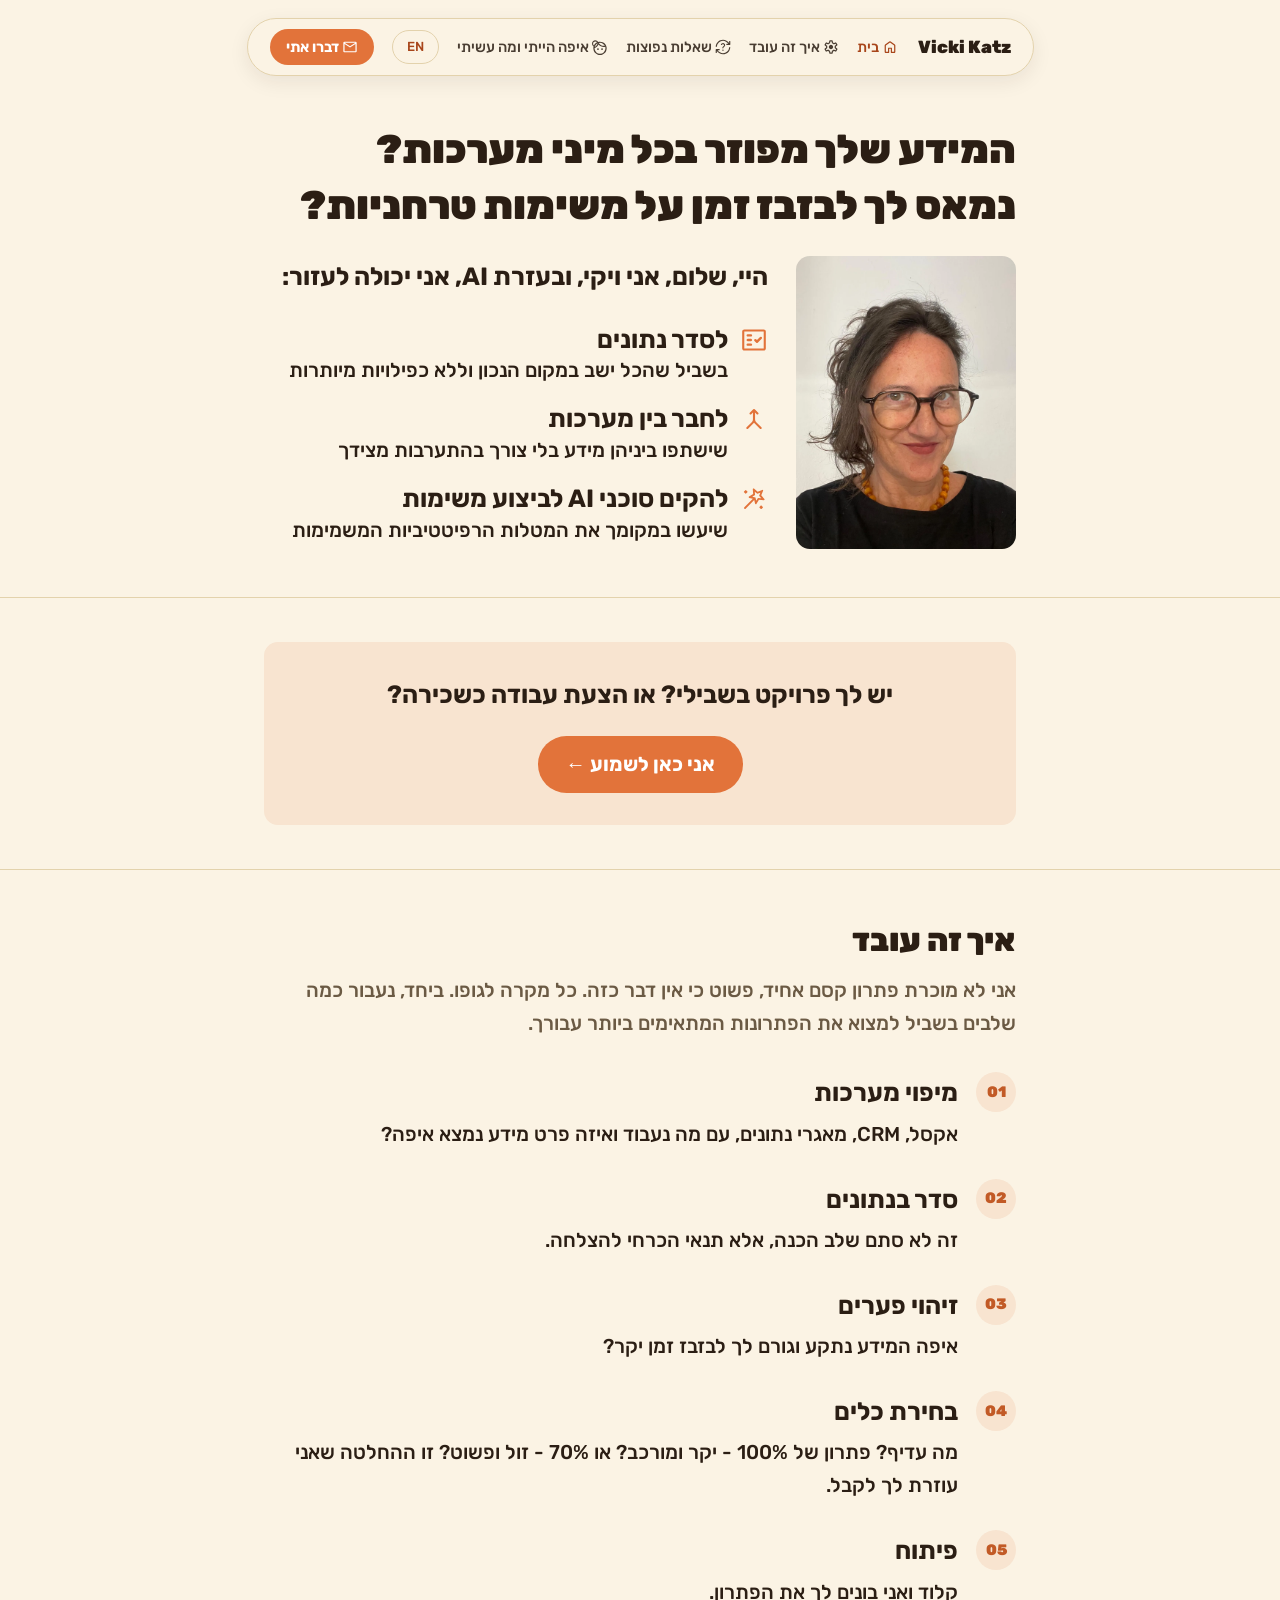
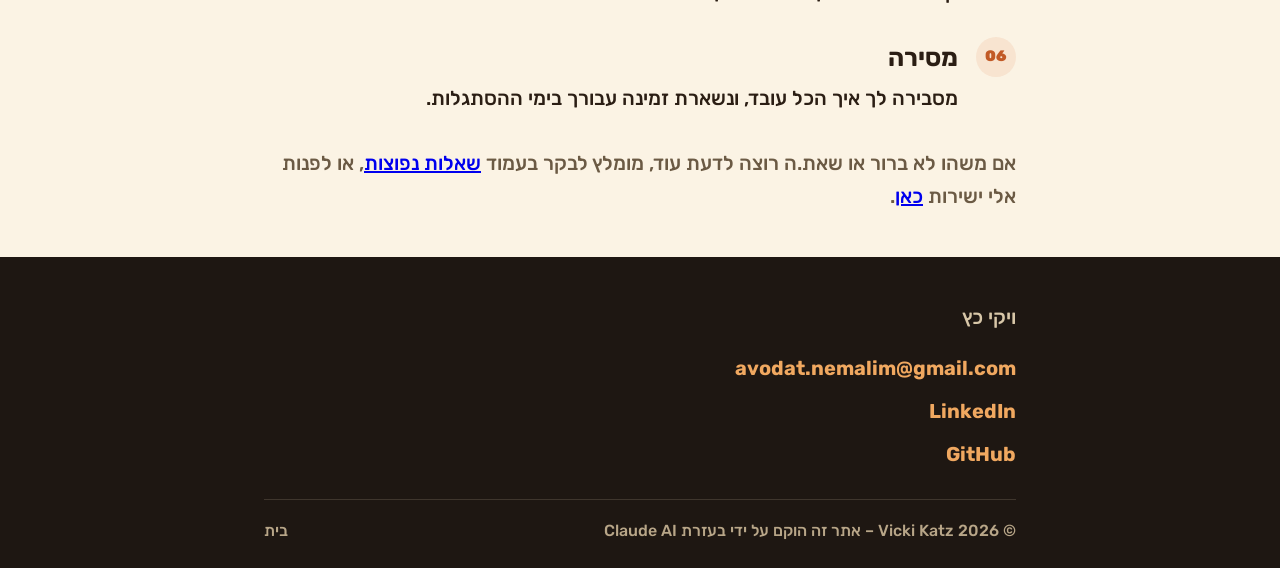
==== index.html @ 38c9c701 "Hide WhatsApp button until bot goes live" ====
<!DOCTYPE html>
<html lang="he" dir="rtl">
<head>
  <meta charset="UTF-8">
  <meta name="viewport" content="width=device-width, initial-scale=1.0">
  <title>Vicki Katz — מסדרת את הבלגן בין המערכות שלך</title>
  <meta name="description" content="ויקי כץ עוזרת לעסקים קטנים ולעצמאים לסדר מידע מפוזר בין מערכות, ולבנות סוכני AI לביצוע משימות ספציפיות.">
  <link rel="canonical" href="https://vickatz.com/">
  <link rel="alternate" hreflang="he" href="https://vickatz.com/">
  <link rel="alternate" hreflang="en" href="https://vickatz.com/en/index.html">
  <link rel="alternate" hreflang="x-default" href="https://vickatz.com/">
  <meta property="og:type" content="website">
  <meta property="og:locale" content="he_IL">
  <meta property="og:site_name" content="Vicki Katz">
  <meta property="og:url" content="https://vickatz.com/">
  <meta property="og:title" content="Vicki Katz — מסדרת את הבלגן בין המערכות שלך">
  <meta property="og:description" content="ויקי כץ עוזרת לעסקים קטנים ולעצמאים לסדר מידע מפוזר בין מערכות, ולבנות סוכני AI לביצוע משימות ספציפיות.">
  <meta property="og:image" content="https://vickatz.com/pics/new.jpeg">
  <meta name="twitter:card" content="summary_large_image">
  <link rel="preconnect" href="https://fonts.googleapis.com">
  <link rel="preconnect" href="https://fonts.gstatic.com" crossorigin>
  <link href="https://fonts.googleapis.com/css2?family=Rubik:wght@400;500;700;900&display=swap" rel="stylesheet">
  <link rel="stylesheet" href="css/style.css?v=18">
  <link rel="icon" type="image/svg+xml" href="favicon.svg">
  <script type="application/ld+json">
  {
    "@context": "https://schema.org",
    "@type": "Person",
    "name": "Vicki Katz",
    "alternateName": "ויקי כץ",
    "url": "https://vickatz.com/",
    "image": "https://vickatz.com/pics/new.jpeg",
    "email": "mailto:avodat.nemalim@gmail.com",
    "jobTitle": "AI Implementation & Systems Integration",
    "sameAs": [
      "https://www.linkedin.com/in/vickatz-avodat-nemalim/",
      "https://github.com/Barbalisious"
    ],
    "knowsAbout": ["AI agents", "Claude API", "Claude MCP", "system integration", "data organization", "automation"]
  }
  </script>
</head>
<body>

  <header class="site-header">
    <div class="container">
      <a class="brand" href="index.html">Vicki Katz</a>
      <nav class="main-nav">
        <a href="#hero" class="nav-link"><svg class="nav-icon" viewBox="0 -960 960 960" fill="currentColor" aria-hidden="true"><path d="M231.72-191.72h130.4v-211.61q0-15.17 10.61-25.77 10.6-10.61 25.77-10.61h163.33q14.79 0 25.42 10.61 10.63 10.6 10.63 25.77v211.61h130.4v-373.22L480-751.05 231.72-564.94v373.22Zm-72.42 0v-373.16q0-17.33 7.38-32.48 7.37-15.15 21.46-25.44l248.28-186.33q19.39-14.58 43.54-14.58t43.62 14.58L771.86-622.8q14.16 10.29 21.58 25.44 7.42 15.15 7.42 32.48v373.16q0 30.11-21.2 51.27-21.2 21.15-51.38 21.15h-163.5q-15.16 0-25.77-10.61-10.6-10.6-10.6-25.77v-214.56h-96.82v214.56q0 15.17-10.62 25.77-10.61 10.61-25.38 10.61H231.58q-29.95 0-51.11-21.15-21.17-21.16-21.17-51.27ZM480-471.76Z"/></svg>בית</a>
        <a href="#services" class="nav-link"><svg class="nav-icon" viewBox="0 -960 960 960" fill="currentColor" aria-hidden="true"><path d="M417.25-79.97q-16.03 0-28.29-10.19-12.26-10.19-14.26-26.39l-13.67-90.07q-15.41-5.79-33.25-15.65-17.85-9.87-30.91-20.16l-81.93 36.66q-15.63 6.91-31.34 1.77-15.71-5.14-24.18-19.64L96.84-334.41q-8.64-13.97-5.11-29.88 3.54-15.92 17.17-26.4l75.43-56.16q-1.43-7.35-1.76-15.9-.34-8.55-.34-17.25 0-6.87.42-16.24.42-9.37 1.84-18.24l-74.93-55.09q-13.86-10.07-17.53-25.94-3.67-15.87 5.31-30.58l62.08-110.19q8.58-14.1 24.37-19.44 15.78-5.34 31.08 1.23l83.64 37.34q11.9-9.81 28.72-19.47 16.81-9.66 33.8-15.44l13.67-91.82q2-16.44 14.34-26.71t28.71-10.27h125q16.03 0 28.29 10.27 12.26 10.27 14.6 26.71l13.48 90.22q15.92 6.04 33.03 15.62 17.1 9.58 29.65 20.89l83.59-37.34q15.3-6.57 30.68-1.23 15.37 5.34 24.18 19.44l62.9 110.19q8.49 14.54 4.82 30.77t-17.2 25.75l-77 55.09q1.09 8.2 1.67 16.82.58 8.62.58 17.66 0 9.04-.62 17.58-.62 8.55-1.8 16.4l76.34 55.09q13.86 9.86 17.36 26.09 3.5 16.22-4.98 30.43l-62.07 110.77q-8.92 14.26-24.7 19.52-15.79 5.26-31.09-1.65l-82.98-37.33q-11.89 10.13-27.71 19.67-15.81 9.53-34.47 16.64l-13.66 90.24q-2.34 16.2-14.6 26.39-12.26 10.19-28.29 10.19h-125.5Zm22.52-72.42h79.51l14.73-110.18q31.91-8 59.68-23.96t50.94-40.09l104.09 45 36.77-66.49-91.44-67.19q3.83-16.32 6.49-32.23 2.66-15.91 2.66-32.47 0-16.74-2.07-32.4-2.08-15.65-7.08-32.3l91.76-67.86-36.43-66.49-104.68 45.33q-21.5-24.22-50.01-41.41-28.52-17.2-60.68-22.79l-13.59-110.36h-80.68l-13.18 110.11q-34.56 7.6-61.78 23.21-27.23 15.6-51.3 40.91l-102.61-45-37.35 66.49 90.37 66.12q-4.33 17.32-6.83 33.34-2.49 16.03-2.49 32.57 0 16.6 2.24 32.75 2.25 16.14 6.58 33.47l-89.87 66.2 37.43 66.49 102.36-44.58q24.41 24.64 52.59 40.59 28.18 15.94 60.66 23.78l13.21 109.44ZM478.84-350q53.77 0 91.77-38.05 38-38.05 38-92T570.57-572q-38.03-38-91.96-38-54.42 0-92.21 38.05-37.79 38.05-37.79 92T386.4-388q37.79 38 92.44 38Zm.99-130.5Z"/></svg>איך זה עובד</a>
        <a href="faq.html" class="nav-link"><svg class="nav-icon" viewBox="0 -960 960 960" fill="currentColor" aria-hidden="true"><path d="M479.76-40.36q-110 0-209.08-59.04-99.09-59.04-160.38-143.5v93.42q0 14.62-10.09 24.53-10.08 9.92-24.36 9.92-14.62 0-24.7-9.92-10.09-9.91-10.09-24.53v-174.93q0-15.33 10.53-25.85 10.52-10.52 25.85-10.52h174.93q14.28 0 24.37 10.08 10.08 10.08 10.08 24.7t-10.08 24.53q-10.09 9.92-24.37 9.92h-91.22q50 73.39 137.86 127.55 87.87 54.17 180.75 54.17 143.41 0 248.7-95.45 105.29-95.45 119.89-236.4 1.41-14.37 11.53-24.46 10.12-10.1 24.9-10.1 13.54 0 23.87 9.52 10.34 9.52 9.34 23.06-7.55 85.2-44.48 158.89-36.92 73.68-95.83 128.05-58.92 54.36-135.43 85.36t-162.49 31Zm.24-809.47q-143.41 0-248.7 95.61-105.29 95.62-119.73 236.57-1.57 14.37-11.69 24.29-10.12 9.93-24.57 9.93-14.11 0-24.2-9.83-10.1-9.83-8.76-24.02 7.06-84.08 43.9-157.48 36.84-73.41 95.68-127.69 58.85-54.28 135.31-85.57Q393.7-919.3 480-919.3q110 0 209.32 59.36 99.33 59.36 160.14 143.51v-93.43q0-14.77 10.13-24.77 10.12-10.01 24.73-10.01 14.61 0 24.61 10.01 10.01 10 10.01 24.77v174.93q0 15.34-10.53 25.69-10.52 10.36-25.52 10.36H707.96q-14.61 0-24.7-9.92-10.08-9.92-10.08-24.53 0-14.62 10.08-24.7 10.09-10.09 24.7-10.09h90.89q-49.89-73.6-138.23-127.66-88.34-54.05-180.62-54.05Zm26.77 588.99q12.51-12.34 12.51-29.73 0-17.38-12.51-29.56-12.51-12.19-29.73-12.19-17.21 0-29.6 12.39t-12.39 29.6q0 17.22 12.39 29.53 12.39 12.3 29.6 12.3 17.22 0 29.73-12.34Zm45.17-230.33q28.26-28.42 42.11-53.47 13.84-25.06 13.84-54.77 0-51.5-36.22-82.53-36.22-31.04-89.65-31.04-40.88 0-73.51 16.81-32.64 16.81-52.7 48.37-7.89 11.64-3.36 24.64 4.53 13.01 17.4 18 12.29 5.07 24.92-.41 12.63-5.48 22.08-16.3 12.36-13.36 28.77-20.88 16.4-7.53 35.52-7.53 26.5 0 44.69 14.84 18.18 14.83 18.18 40.33 0 19.28-11.6 37.07-11.6 17.8-32.13 37.08-30.16 28.13-42.11 46.99-11.95 18.85-14.95 44.43-2.08 13.87 7.6 23.88 9.68 10.02 23.14 10.02 13.54 0 22.76-9.56 9.22-9.56 13.19-23.19 3.74-15.89 13.55-30.19 9.8-14.31 28.48-32.59Z"/></svg>שאלות נפוצות</a>
        <a href="background.html" class="nav-link"><svg class="nav-icon" viewBox="0 -960 960 960" fill="currentColor" aria-hidden="true"><path d="M321.01-321.41q-15.2-15.29-15.2-37.35 0-22.06 15.3-37.26t37.35-15.2q22.06 0 37.26 15.29 15.21 15.3 15.21 37.36t-15.3 37.26q-15.3 15.2-37.35 15.2-22.06 0-37.27-15.3Zm243.93 0q-15.2-15.29-15.2-37.35 0-22.06 15.3-37.26 15.29-15.2 37.35-15.2 22.06 0 37.34 15.29 15.28 15.3 15.28 37.36t-15.37 37.26q-15.38 15.2-37.44 15.2-22.05 0-37.26-15.3ZM480-72.39q136.97 0 232.41-95.26 95.44-95.25 95.44-232.4 0-24.81-3.67-48.43-3.67-23.61-10.33-44.4-20.34 5.16-41.86 7.24-21.53 2.09-46.34 2.09-93.72 0-176.94-38.89T386.56-633.18q-32.85 78.37-93.62 136.85-60.77 58.48-140.31 90.01v6.53q0 137.11 95.26 232.25Q343.15-72.39 480-72.39Zm-82-647.14q73.5 91.03 147.14 130.95 73.64 39.91 162.27 39.91 20.97 0 34.45-1.33 13.47-1.33 29.47-5.5-43.66-77.5-118.97-126T479.87-730q-22.54 0-44.2 3.25Q414-723.5 398-719.53ZM160.33-481q47.84-20.83 102.42-79.25t80.92-140.58q-79.17 37.5-121.42 94.08T160.33-481ZM398-719.5Zm-54.33 18.67ZM120.61-575.06q29.61-60.66 76.62-107.83 47.01-47.17 107.87-77.07-18.04-25.02-45.96-39.76-27.92-14.74-60.86-14.74-55.64 0-94.02 38.52-38.39 38.52-38.39 94.35 0 33.16 14.66 60.9 14.65 27.74 40.08 45.63ZM324.35-31.48Q251.48-63 197.21-117.04q-54.28-54.04-85.72-127.03-31.44-72.98-31.44-155.96 0-29.63 4.28-58.27 4.27-28.64 12.33-55.48-43.33-25.93-69.41-70.08Q1.18-628.02 1.18-681.6q0-82.43 57.43-139.99 57.42-57.56 139.65-57.56 52.7 0 96.98 25.81 44.29 25.81 70.98 69.76 26.85-8.06 55.45-12.33 28.6-4.28 58.83-4.28 82.74 0 155.51 31.59 72.78 31.6 127.04 85.66 54.26 54.06 85.7 127.04 31.44 72.97 31.44 155.95 0 82.97-31.5 155.82t-85.6 127.09q-54.11 54.24-127 85.65Q563.2.03 480.2.03q-82.99 0-155.85-31.51Zm-127.23-651.4Z"/></svg>איפה הייתי ומה עשיתי</a>
        <a class="lang-switch" href="en/index.html">EN</a>
        <a class="nav-cta" href="mailto:avodat.nemalim@gmail.com"><svg class="nav-icon" viewBox="0 -960 960 960" fill="currentColor" aria-hidden="true"><path d="M152.39-159.3q-29.62 0-51.02-21.4-21.4-21.41-21.4-51.02v-496.56q0-29.68 21.4-51.13 21.4-21.45 51.02-21.45h655.22q29.68 0 51.13 21.45 21.45 21.45 21.45 51.13v496.56q0 29.61-21.45 51.02-21.45 21.4-51.13 21.4H152.39Zm655.22-502.84L499.48-461.48q-5.02 2.65-9.6 4.31-4.58 1.66-9.88 1.66-5.3 0-9.88-1.66-4.58-1.66-9.27-4.31L152.39-662.14v430.42h655.22v-430.42ZM480-518.28l324.28-210H156.39l323.61 210ZM152.39-662.14v8.3-47.34.68-27.78 27.62-.89V-653.79v-8.33 430.4-430.42Z"/></svg>דברו אתי</a>
      </nav>
    </div>
  </header>

  <main>
    <section id="hero" class="hero">
      <div class="container">
        <h1>
          <span class="hero-line">המידע שלך מפוזר בכל מיני מערכות?</span>
          <span class="hero-line">נמאס לך לבזבז זמן על משימות טרחניות?</span>
        </h1>
        <div class="hero-content">
          <div class="hero-portrait">
            <picture>
              <source srcset="pics/new.webp" type="image/webp">
              <img src="pics/new.jpeg" alt="ויקי כץ" width="1200" height="1599">
            </picture>
          </div>
          <div class="hero-text">
            <h2 class="hero-subhead">היי, שלום, אני ויקי, ובעזרת AI, אני יכולה לעזור:</h2>
            <ul class="hero-services-list">
              <li>
                <span class="service-icon" aria-hidden="true">
                  <svg viewBox="0 -960 960 960" fill="currentColor"><path d="M147.06-119.3q-29.62 0-51.02-21.4-21.4-21.41-21.4-51.02v-576.56q0-29.68 21.4-51.13 21.4-21.45 51.02-21.45h665.88q29.69 0 51.13 21.45 21.45 21.45 21.45 51.13v576.56q0 29.61-21.45 51.02-21.44 21.4-51.13 21.4H147.06Zm0-72.42h665.88v-576.56H147.06v576.56ZM375.82-280q16.84 0 28.42-11.5 11.58-11.5 11.58-28.5t-11.58-28.5Q392.66-360 375.82-360H264.08q-17 0-28.5 11.5t-11.5 28.5q0 17 11.5 28.5t28.5 11.5h111.74Zm206.26-196.33-29.06-29q-12.02-12-28.02-11.5t-28 12.5q-11 12-11.5 28t11.5 28l59.41 59.07q11 11.19 25.7 11.19t25.58-10.89l136.05-136.11q12-12 12-28t-12-28q-12-12-28.5-12t-28.52 12.04l-104.64 104.7ZM375.82-440q16.84 0 28.42-11.5 11.58-11.5 11.58-28.5t-11.58-28.5Q392.66-520 375.82-520H264.08q-17 0-28.5 11.5t-11.5 28.5q0 17 11.5 28.5t28.5 11.5h111.74Zm0-160q16.84 0 28.42-11.5 11.58-11.5 11.58-28.5t-11.58-28.5Q392.66-680 375.82-680H264.08q-17 0-28.5 11.5t-11.5 28.5q0 17 11.5 28.5t28.5 11.5h111.74ZM147.06-191.72v-576.56 576.56Z"/></svg>
                </span>
                <span class="service-text"><strong>לסדר נתונים</strong>בשביל שהכל ישב במקום הנכון וללא כפילויות מיותרות</span>
              </li>
              <li>
                <span class="service-icon" aria-hidden="true">
                  <svg viewBox="0 -960 960 960" fill="currentColor"><path d="m480-347.29-202.8 202.8q-10.52 10.68-25.06 10.64-14.54-.03-25.31-11.14-11.03-10.69-11.03-25.03 0-14.33 11.03-25.52l175.65-175.81q23.2-22.87 32.34-45.62 9.14-22.74 9.14-58.86v-226.49l-56.82 56.81q-10.85 10.68-25.18 10.68-14.34 0-25.19-11.01-11.02-11.02-11.02-25.36t11.02-25.52l117.64-117.64q10.85-10.85 25.59-10.85t25.93 10.85l117.8 118.14q10.52 10.68 10.69 25.1.17 14.42-10.69 25.28-11.02 11.18-25.44 11.22-14.41.04-25.1-10.98l-56.81-56.72v226.49q0 36.12 8.97 58.86 8.97 22.75 32.17 45.62l176.15 175.98q10.53 11.02 10.65 25.39.13 14.37-10.65 24.99-11.02 11.18-25.43 11.18-14.42 0-25.44-11.18L480-347.29Z"/></svg>
                </span>
                <span class="service-text"><strong>לחבר בין מערכות</strong>שישתפו ביניהן מידע בלי צורך בהתערבות מצידך</span>
              </li>
              <li>
                <span class="service-icon" aria-hidden="true">
                  <svg viewBox="0 -960 960 960" fill="currentColor"><path d="m649.74-451.33-88.41 142.16q-8.29 14-23.73 11-15.43-3-19.43-18.16L487-442.83 193.36-149.86q-9.69 9.69-22.19 9.53-12.5-.17-22-9.5-9.67-9.34-9.67-22.17 0-12.83 9.69-22.54l292.48-292.63L315.5-518.5q-15.5-4-18.08-19.25-2.59-15.25 11.08-23.92l142.17-88.73-11.5-167.1q-1.34-15.52 12.75-22.84 14.08-7.33 26.25 3.01L606-729.67 761-792q14.67-5.83 25.5 5.3 10.83 11.13 5.33 25.7l-63 155 107.84 128q10.33 12.17 3.34 26.25T817.5-439l-167.76-12.33ZM138.07-712.54q-4.9-4.91-4.9-11.19 0-6.27 4.83-11.44l47.2-46.8q4.92-4.86 11.19-4.86 6.28 0 11.44 4.83l46 46q4.84 4.98 4.84 11.33 0 6.36-4.84 11.34l-47.16 46.83q-4.84 5.17-11.34 5.17T184-666.5l-45.93-46.04ZM557-422.17l58.77-95 112.06 8.34-72.66-85.67L697-698l-103.5 41.83-85.67-72.5 8.34 112.02-95 59.15L530-530.33l27 108.16ZM713.33-138l-46.59-46.6q-4.91-4.9-4.82-11.4.08-6.5 5.25-11.33l46.03-45.93q4.92-4.91 11.19-4.91 6.28 0 11.44 4.84l46.6 46.59q4.9 4.91 4.65 11.41t-5.15 11.4L736-138q-4.98 4.83-11.33 4.83-6.36 0-11.34-4.83Zm-138.5-437.83Z"/></svg>
                </span>
                <span class="service-text"><strong>להקים סוכני AI לביצוע משימות</strong>שיעשו במקומך את המטלות הרפיטטיביות המשמימות</span>
              </li>
            </ul>
          </div>
        </div>
      </div>
    </section>

    <section id="contact" class="contact-box">
      <div class="container">
        <div class="contact-card">
          <p>יש לך פרויקט בשבילי? או הצעת עבודה כשכירה?</p>
          <a class="btn" href="mailto:avodat.nemalim@gmail.com">אני כאן לשמוע ←</a>
        </div>
      </div>
    </section>

    <section id="services" class="steps-section">
      <div class="container">
        <div class="steps-header">
          <h2>איך זה עובד</h2>
          <p>אני לא מוכרת פתרון קסם אחיד, פשוט כי אין דבר כזה. כל מקרה לגופו. ביחד, נעבור כמה שלבים בשביל למצוא את הפתרונות המתאימים ביותר עבורך.</p>
        </div>
        <div class="steps-list">
          <div class="step-item">
            <span class="step-num">01</span>
            <div class="step-body">
              <h3>מיפוי מערכות</h3>
              <p>אקסל, CRM, מאגרי נתונים, עם מה נעבוד ואיזה פרט מידע נמצא איפה?</p>
            </div>
          </div>
          <div class="step-item">
            <span class="step-num">02</span>
            <div class="step-body">
              <h3>סדר בנתונים</h3>
              <p>זה לא סתם שלב הכנה, אלא תנאי הכרחי להצלחה.</p>
            </div>
          </div>
          <div class="step-item">
            <span class="step-num">03</span>
            <div class="step-body">
              <h3>זיהוי פערים</h3>
              <p>איפה המידע נתקע וגורם לך לבזבז זמן יקר?</p>
            </div>
          </div>
          <div class="step-item">
            <span class="step-num">04</span>
            <div class="step-body">
              <h3>בחירת כלים</h3>
              <p>מה עדיף? פתרון של 100% - יקר ומורכב? או 70% - זול ופשוט? זו ההחלטה שאני עוזרת לך לקבל.</p>
            </div>
          </div>
          <div class="step-item">
            <span class="step-num">05</span>
            <div class="step-body">
              <h3>פיתוח</h3>
              <p>קלוד ואני בונים לך את הפתרון.</p>
            </div>
          </div>
          <div class="step-item">
            <span class="step-num">06</span>
            <div class="step-body">
              <h3>מסירה</h3>
              <p>מסבירה לך איך הכל עובד, ונשארת זמינה עבורך בימי ההסתגלות.</p>
            </div>
          </div>
        </div>
        <p class="steps-followup">אם משהו לא ברור או שאת.ה רוצה לדעת עוד, מומלץ לבקר בעמוד <a href="faq.html">שאלות נפוצות</a>, או לפנות אלי ישירות <a href="mailto:avodat.nemalim@gmail.com">כאן</a>.</p>
      </div>
    </section>
  </main>

  <footer class="site-footer">
    <div class="container">
      <p class="footer-lead">ויקי כץ</p>
      <ul class="contact-list">
        <li><a href="mailto:avodat.nemalim@gmail.com">avodat.nemalim@gmail.com</a></li>
        <li><a href="https://www.linkedin.com/in/vickatz-avodat-nemalim/" target="_blank" rel="noopener">LinkedIn</a></li>
        <li><a href="https://github.com/Barbalisious" target="_blank" rel="noopener">GitHub</a></li>
      </ul>
      <div class="footer-bottom">
        <span>© 2026 Vicki Katz – אתר זה הוקם על ידי בעזרת Claude AI</span>
        <a href="index.html">בית</a>
      </div>
    </div>
  </footer>

  <!-- WhatsApp bot not live yet (pending Meta Business Verification) - hidden until ready
  <a class="whatsapp-float" href="https://wa.me/972515241006?text=%D7%94%D7%99%D7%99%2C%20%D7%90%D7%A9%D7%9E%D7%97%20%D7%9C%D7%A9%D7%9E%D7%95%D7%A2%20%D7%A2%D7%95%D7%93%20%D7%A2%D7%9C%20%D7%94%D7%A9%D7%99%D7%A8%D7%95%D7%AA%D7%99%D7%9D%20%D7%A9%D7%9C%D7%9A" target="_blank" rel="noopener" aria-label="דברו איתי בוואטסאפ">
    <svg viewBox="0 0 32 32" aria-hidden="true"><path d="M16.04 3C9.37 3 3.98 8.39 3.98 15.06c0 2.23.6 4.32 1.65 6.12L3 29l8.02-2.1a12.02 12.02 0 0 0 5.02 1.09h.01c6.67 0 12.06-5.39 12.06-12.06C28.11 8.39 22.72 3 16.04 3zm0 21.9h-.01a9.85 9.85 0 0 1-5.02-1.37l-.36-.21-4.76 1.25 1.27-4.64-.24-.38a9.83 9.83 0 0 1-1.51-5.23c0-5.44 4.43-9.87 9.88-9.87 5.44 0 9.87 4.43 9.87 9.87 0 5.45-4.43 9.88-9.87 9.88zm5.42-7.4c-.3-.15-1.76-.87-2.03-.97-.27-.1-.47-.15-.67.15-.2.3-.77.97-.94 1.17-.17.2-.35.22-.65.07-.3-.15-1.25-.46-2.38-1.47-.88-.78-1.47-1.75-1.65-2.05-.17-.3-.02-.46.13-.6.13-.13.3-.35.45-.52.15-.17.2-.3.3-.5.1-.2.05-.37-.02-.52-.07-.15-.67-1.61-.92-2.2-.24-.58-.49-.5-.67-.51h-.57c-.2 0-.52.07-.79.37-.27.3-1.04 1.02-1.04 2.48 0 1.46 1.06 2.87 1.21 3.07.15.2 2.09 3.2 5.07 4.49.71.31 1.26.49 1.69.63.71.23 1.36.2 1.87.12.57-.09 1.76-.72 2.01-1.41.25-.7.25-1.29.17-1.41-.07-.13-.27-.2-.57-.35z"/></svg>
  </a>
  -->

  <script src="js/scrollspy.js" defer></script>
</body>
</html>
---- css/style.css ----
/* ---------- Design tokens: Warm Rustic palette ---------- */
:root {
  --bg: #FBF3E4;          /* soft cream background */
  --surface: #F3E4C6;     /* light tan surface (cards, chips) */
  --text: #2B1E14;        /* warm near-black brown, body text */
  --text-muted: #6B5A44;  /* warm muted brown-gray */
  --accent: #E2733A;      /* coral-orange, primary accent (backgrounds/buttons only) */
  --accent-dark: #C25A26; /* darker coral, hover state */
  --accent-text: #A8451A; /* accent text on light bg — meets WCAG AA 4.5:1 (accent alone is only 2.82:1) */
  --olive: #55552B;       /* olive green, secondary accent */
  --brick: #6E2A1C;       /* dark brick red, dramatic accent */
  --dark-bg: #1E1712;     /* near-black warm brown, dark sections */
  --dark-text: #F3E4C6;   /* cream text on dark sections */
  --border: #E3D2AC;      /* warm border tone */
  --olive-tint: #E2DBC8;  /* olive, lightened for section backgrounds */
  --brick-tint: #E6D5C6;  /* brick, lightened for section backgrounds */
  --accent-tint: #F8E4D0; /* coral accent, lightened for section backgrounds */
  --radius: 14px;
  --max-width: 800px;
  --font: "Rubik", -apple-system, "Segoe UI", Roboto, "Helvetica Neue", Arial, sans-serif;

  /* ---------- Type scale: 1.25 ratio between each level ---------- */
  --fs-small: 16px;
  --fs-body: 20px;
  --fs-h3: 25px;
  --fs-h2: 32px;
  --fs-h1-max: 40px;
}

* { box-sizing: border-box; }

html, body {
  margin: 0;
  padding: 0;
  scroll-behavior: smooth;
}

body {
  background: var(--bg);
  color: var(--text);
  font-family: var(--font);
  line-height: 1.65;
  font-size: var(--fs-body);
  font-weight: 500;
}

.container {
  max-width: var(--max-width);
  margin-inline: auto;
  padding-inline: 24px;
}

/* ---------- Floating pill header ---------- */
header.site-header {
  position: sticky;
  top: 18px;
  z-index: 100;
  display: flex;
  justify-content: center;
  padding-inline: 16px;
}

.site-header .container {
  display: flex;
  align-items: center;
  justify-content: space-between;
  gap: 20px;
  flex-wrap: wrap;
  background: var(--bg);
  border: 1px solid var(--border);
  border-radius: 999px;
  padding: 10px 22px;
  box-shadow: 0 6px 20px rgba(43, 30, 20, 0.08);
  max-width: fit-content;
}

@media (max-width: 640px) {
  .site-header .container {
    max-width: calc(100vw - 32px);
    border-radius: 24px;
    flex-direction: column;
    align-items: center;
    padding: 16px 18px;
  }

  nav.main-nav {
    flex-wrap: wrap;
    justify-content: center;
    row-gap: 12px;
  }
}

.brand {
  font-weight: 900;
  font-size: 1.1rem;
  color: var(--text);
  text-decoration: none;
}

nav.main-nav {
  display: flex;
  align-items: center;
  gap: 18px;
  font-size: 0.92rem;
}

nav.main-nav a {
  display: inline-flex;
  align-items: center;
  gap: 3px;
  color: var(--text);
  text-decoration: none;
  opacity: 0.85;
  font-weight: 500;
}

.nav-icon {
  flex: 0 0 auto;
  width: 16px;
  height: 16px;
  display: block;
}

nav.main-nav a:hover { opacity: 1; color: var(--accent-text); }

nav.main-nav a.lang-switch {
  border: 1px solid var(--border);
  border-radius: 999px;
  padding: 5px 14px;
  font-size: 0.82rem;
  color: var(--accent-text);
  opacity: 1;
}

nav.main-nav a.lang-switch:hover {
  background: var(--accent);
  color: #fff;
  border-color: var(--accent);
}

nav.main-nav a.nav-link.active {
  opacity: 1;
  color: var(--accent-text);
}

nav.main-nav a.nav-cta {
  background: var(--accent);
  color: #fff;
  border-radius: 999px;
  padding: 6px 16px;
  opacity: 1;
  font-weight: 700;
}

nav.main-nav a.nav-cta:hover {
  background: var(--accent-dark);
  color: #fff;
}

/* ---------- Hero ---------- */
.hero {
  padding-block: 64px 48px;
}

.hero h1 {
  font-family: var(--font);
  font-weight: 900;
  margin: 0 0 22px;
  color: var(--text);
}

/* Each sentence must stay on its own single line, never wrapping to a
   second line — font-size scales down with viewport width to keep the
   longer sentence intact on narrow screens. */
.hero-line {
  display: block;
  font-size: clamp(1.3rem, 5.2vw, 2.5rem);
  line-height: 1.4;
  white-space: nowrap;
}

@media (max-width: 480px) {
  .hero-line {
    font-size: clamp(1rem, 5.8vw, 2.5rem);
    white-space: normal;
  }
}

.hero-content {
  display: flex;
  align-items: stretch;
  gap: 28px;
}

.hero-portrait {
  flex: 0 0 auto;
  width: 220px;
  border-radius: var(--radius);
  overflow: hidden;
}

.hero-portrait img {
  display: block;
  width: 100%;
  height: 100%;
  object-fit: cover;
}

.hero-text {
  flex: 1 1 auto;
  min-width: 0;
}

@media (max-width: 640px) {
  .hero-content {
    flex-direction: column;
  }

  .hero-portrait {
    width: 140px;
    height: auto;
    align-self: flex-start;
  }

  .hero-portrait img {
    height: auto;
  }
}

.hero-subhead {
  margin: 0 0 28px;
  max-width: 34em;
  font-size: var(--fs-h3);
  font-weight: 700;
}

.hero-services-list {
  list-style: none;
  margin: 0;
  padding: 0;
  display: flex;
  flex-direction: column;
  gap: 18px;
}

.hero-services-list li {
  display: flex;
  align-items: flex-start;
  gap: 12px;
}

.service-icon {
  flex: 0 0 auto;
  width: 28px;
  height: 28px;
  color: var(--accent);
}

.service-icon svg {
  display: block;
  width: 100%;
  height: 100%;
}

.service-text {
  font-size: var(--fs-body);
  color: var(--text);
}

.service-text strong {
  display: block;
  font-size: var(--fs-h3);
  font-weight: 700;
  line-height: 1.15;
  color: var(--text);
}

/* ---------- Sections ---------- */
section {
  padding-block: 44px;
  border-top: 1px solid var(--border);
}

section:first-of-type { border-top: none; }

section h2 {
  font-weight: 900;
  font-size: var(--fs-h2);
  margin: 0 0 20px;
}

section h3 {
  font-weight: 700;
  font-size: var(--fs-h3);
  margin: 28px 0 8px;
}

section p {
  margin: 0 0 14px;
  color: var(--text);
}

section p.muted {
  color: var(--text-muted);
  font-size: var(--fs-small);
}

/* ---------- "Talk to me" box ---------- */
.contact-box {
  padding-block: 44px;
}

.contact-card {
  background: var(--accent-tint);
  border-radius: var(--radius);
  padding: 32px 28px;
  text-align: center;
}

.contact-card p {
  font-size: var(--fs-h3);
  font-weight: 700;
  margin: 0 0 20px;
}

.btn {
  display: inline-block;
  background: var(--accent);
  color: #fff;
  text-decoration: none;
  font-weight: 700;
  padding: 12px 28px;
  border-radius: 999px;
  transition: background 0.2s ease;
}

.btn:hover {
  background: var(--accent-dark);
  color: #fff;
}

/* ---------- "How it works" steps (static, no scroll-driven reveal) ---------- */
.steps-section {
  padding-block: 44px;
}

.steps-header {
  margin-bottom: 32px;
}

.steps-header h2 {
  margin: 0 0 8px;
}

.steps-header p {
  color: var(--text-muted);
  margin: 0;
}

.steps-list {
  display: flex;
  flex-direction: column;
  gap: 28px;
}

.step-item {
  display: flex;
  align-items: flex-start;
  gap: 18px;
}

.steps-followup {
  margin: 32px 0 0;
  color: var(--text-muted);
}

.step-num {
  flex: 0 0 auto;
  width: 40px;
  height: 40px;
  border-radius: 50%;
  background: var(--accent-tint);
  color: var(--accent-dark);
  display: flex;
  align-items: center;
  justify-content: center;
  font-weight: 900;
  font-size: 0.95rem;
}

.step-body h3 {
  margin: 0 0 4px;
}

.step-body p {
  margin: 0;
}

/* ---------- Dark section (visual rhythm break) ---------- */
section.section-dark {
  background: var(--dark-bg);
  color: var(--dark-text);
}

section.section-dark h2 {
  color: var(--dark-text);
}

section.section-dark p,
section.section-dark p.muted {
  color: #D8C7A8;
}

section.section-dark .contact-list a,
section.section-dark .cta-line a {
  color: #F0A860;
}

section.section-dark .contact-note {
  color: #B8A688;
}

section.section-dark .btn {
  background: var(--accent);
}

/* ---------- Chips (tools) ---------- */
.chips {
  display: flex;
  flex-wrap: wrap;
  gap: 10px;
  margin-top: 10px;
}

.chip {
  background: var(--surface);
  border: 1px solid var(--border);
  border-radius: 999px;
  padding: 6px 14px;
  font-size: var(--fs-small);
  color: var(--olive);
  font-weight: 500;
}

/* ---------- Contact ---------- */
.contact-list {
  list-style: none;
  padding: 0;
  margin: 18px 0 0;
  display: flex;
  flex-direction: column;
  gap: 10px;
}

.contact-list a {
  color: var(--accent-text);
  text-decoration: none;
  font-weight: 700;
}

.contact-list a:hover { text-decoration: underline; }

.contact-note {
  color: var(--text-muted);
  font-size: var(--fs-small);
}

.cta-line {
  margin-top: 26px;
  font-weight: 700;
}

.cta-line a {
  color: var(--accent-text);
  text-decoration: none;
}

.cta-line a:hover { text-decoration: underline; }

/* ---------- Source / citation note ---------- */
.source-note {
  border-inline-start: 3px solid var(--accent);
  padding-inline-start: 14px;
  color: var(--text-muted);
  font-size: var(--fs-small);
}

.scroll-invite {
  text-align: center;
  color: var(--text-muted);
  margin-top: 30px;
  font-size: var(--fs-small);
}

/* ---------- Two-path CTA (About section) ---------- */
.path-grid {
  display: grid;
  grid-template-columns: repeat(2, 1fr);
  gap: 18px;
  margin-top: 32px;
}

.path-card {
  background: var(--surface);
  border: 1px solid var(--border);
  border-radius: var(--radius);
  padding: 22px;
}

.path-card h3 {
  margin: 0 0 8px;
}

.path-card p {
  color: var(--text-muted);
  font-size: var(--fs-small);
  margin: 0;
}

/* ---------- FAQ accordion ---------- */
.faq-list {
  display: flex;
  flex-direction: column;
  gap: 14px;
}

.faq-item {
  background: var(--surface);
  border: 1px solid var(--border);
  border-radius: var(--radius);
  overflow: hidden;
}

.faq-question {
  display: flex;
  align-items: center;
  justify-content: space-between;
  gap: 16px;
  padding: 18px 22px;
  cursor: pointer;
  list-style: none;
  font-weight: 700;
  font-size: var(--fs-h3);
  color: var(--text);
}

.faq-question::-webkit-details-marker { display: none; }
.faq-question::marker { content: ""; }

.faq-question:hover { color: var(--accent-dark); }

.faq-toggle {
  flex: 0 0 auto;
  width: 28px;
  height: 28px;
  border-radius: 50%;
  background: var(--accent-tint);
  color: var(--accent-dark);
  display: flex;
  align-items: center;
  justify-content: center;
  font-size: 1.2rem;
  line-height: 1;
  font-weight: 700;
  transition: transform 0.2s ease;
}

.faq-item[open] .faq-toggle {
  transform: rotate(45deg);
}

.faq-answer {
  padding: 0 22px 20px;
}

.faq-answer p {
  margin: 0 0 12px;
  color: var(--text);
}

.faq-answer p:last-child { margin-bottom: 0; }

.faq-answer ul {
  margin: 0;
  padding-inline-start: 20px;
}

.faq-answer li { margin-bottom: 8px; }

.faq-answer li:last-child { margin-bottom: 0; }

.faq-answer sup {
  font-size: 0.7em;
  color: var(--text-muted);
}

/* ---------- FAQ sources ---------- */
.faq-sources {
  margin-top: 36px;
}

.faq-sources h3 {
  margin: 0 0 12px;
  font-size: var(--fs-small);
  font-weight: 700;
  color: var(--text);
}

.faq-sources ol {
  margin: 0;
  padding-inline-start: 20px;
}

.faq-sources li { margin-bottom: 6px; }

.faq-sources li:last-child { margin-bottom: 0; }

/* ---------- Site footer (dark) ---------- */
.site-footer {
  background: var(--dark-bg);
  color: var(--dark-text);
  padding-block: 44px 24px;
}

.site-footer .footer-lead {
  color: #D8C7A8;
  font-size: var(--fs-body);
  margin: 0 0 18px;
}

.site-footer .contact-list a {
  color: #F0A860;
}

.site-footer .footer-bottom {
  margin-top: 28px;
  padding-top: 18px;
  border-top: 1px solid rgba(243, 228, 198, 0.15);
  display: flex;
  align-items: center;
  justify-content: space-between;
  font-size: var(--fs-small);
  color: #B8A688;
}

.site-footer .footer-bottom a {
  color: #B8A688;
  text-decoration: none;
}

/* ---------- WhatsApp floating button ---------- */
.whatsapp-float {
  position: fixed;
  bottom: 24px;
  right: 24px;
  z-index: 999;
  display: flex;
  align-items: center;
  justify-content: center;
  width: 56px;
  height: 56px;
  border-radius: 50%;
  background: #25D366;
  box-shadow: 0 4px 14px rgba(0, 0, 0, 0.25);
  transition: transform 0.15s ease, box-shadow 0.15s ease;
}

.whatsapp-float:hover,
.whatsapp-float:focus-visible {
  transform: scale(1.08);
  box-shadow: 0 6px 18px rgba(0, 0, 0, 0.3);
}

.whatsapp-float svg {
  width: 30px;
  height: 30px;
  fill: #fff;
}

@media (max-width: 600px) {
  .whatsapp-float {
    bottom: 16px;
    right: 16px;
    width: 50px;
    height: 50px;
  }

  .whatsapp-float svg {
    width: 26px;
    height: 26px;
  }
}

.site-footer .footer-bottom a:hover {
  color: #F0A860;
}
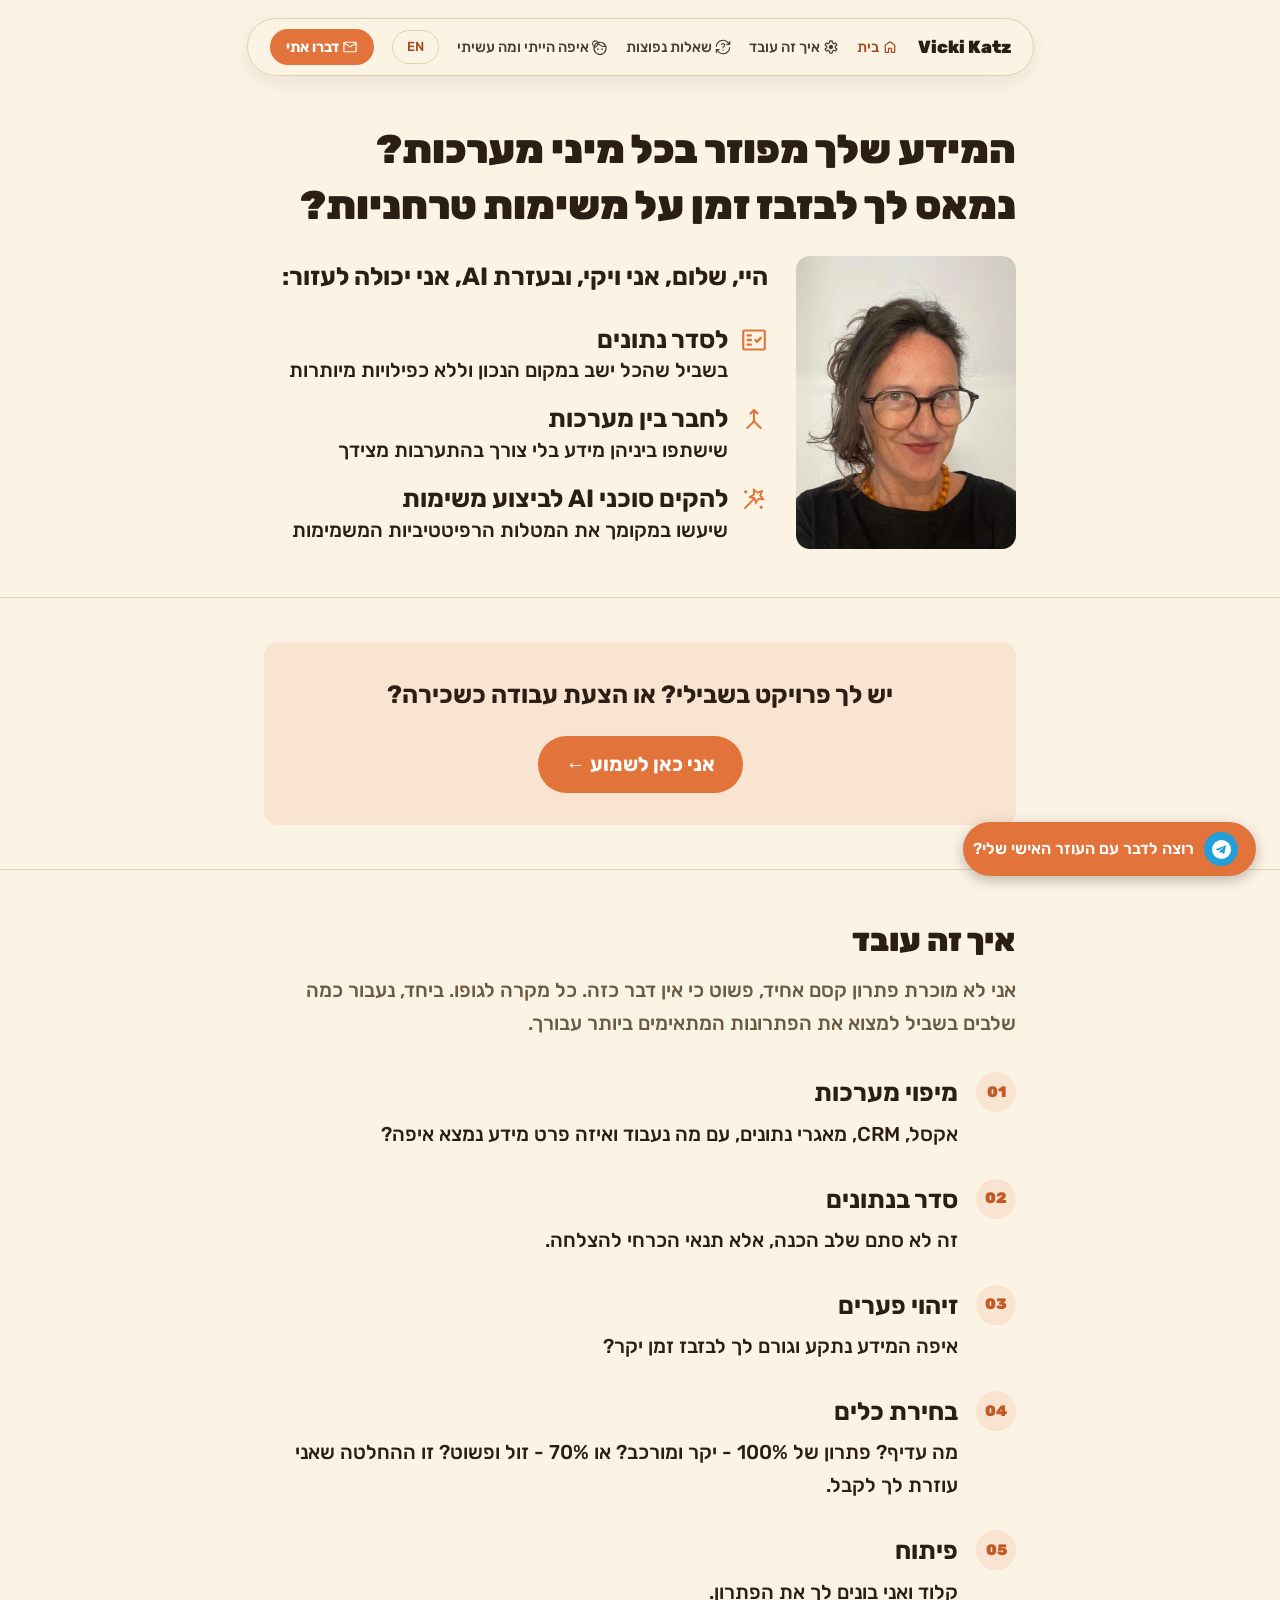
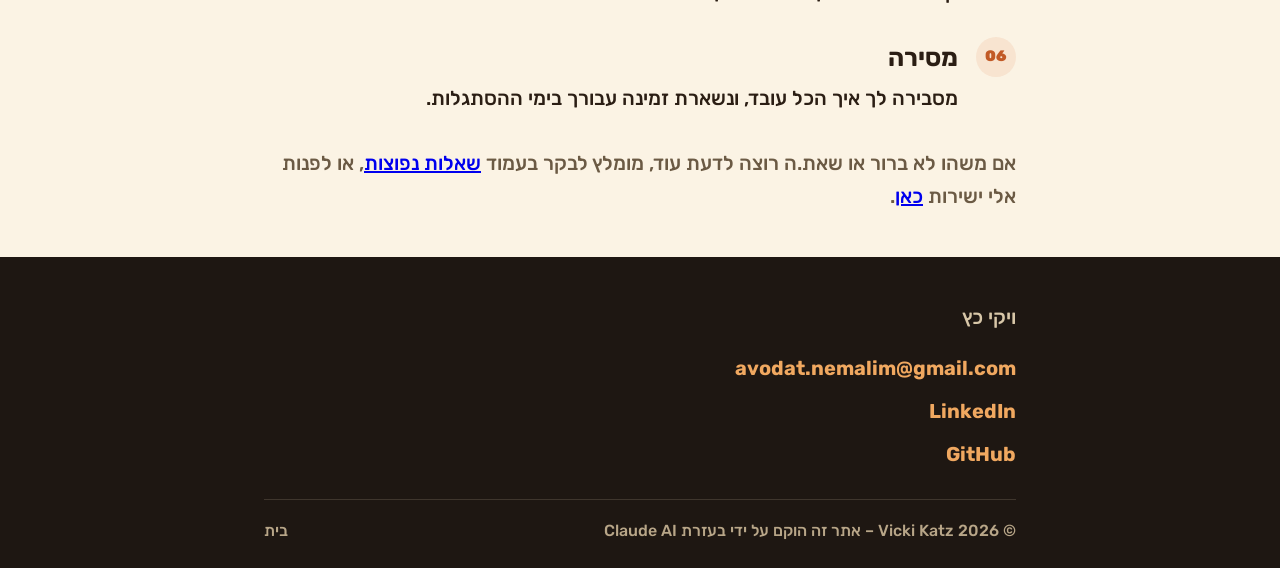
==== commit a241cedc: "Switch site banner from WhatsApp to Telegram bot Robot De Niro is live on Telegram now (@Robot_diner" ====
--- a/index.html
+++ b/index.html
@@ -176,11 +176,12 @@
     </div>
   </footer>
 
-  <!-- WhatsApp bot not live yet (pending Meta Business Verification) - hidden until ready
-  <a class="whatsapp-float" href="https://wa.me/972515241006?text=%D7%94%D7%99%D7%99%2C%20%D7%90%D7%A9%D7%9E%D7%97%20%D7%9C%D7%A9%D7%9E%D7%95%D7%A2%20%D7%A2%D7%95%D7%93%20%D7%A2%D7%9C%20%D7%94%D7%A9%D7%99%D7%A8%D7%95%D7%AA%D7%99%D7%9D%20%D7%A9%D7%9C%D7%9A" target="_blank" rel="noopener" aria-label="דברו איתי בוואטסאפ">
-    <svg viewBox="0 0 32 32" aria-hidden="true"><path d="M16.04 3C9.37 3 3.98 8.39 3.98 15.06c0 2.23.6 4.32 1.65 6.12L3 29l8.02-2.1a12.02 12.02 0 0 0 5.02 1.09h.01c6.67 0 12.06-5.39 12.06-12.06C28.11 8.39 22.72 3 16.04 3zm0 21.9h-.01a9.85 9.85 0 0 1-5.02-1.37l-.36-.21-4.76 1.25 1.27-4.64-.24-.38a9.83 9.83 0 0 1-1.51-5.23c0-5.44 4.43-9.87 9.88-9.87 5.44 0 9.87 4.43 9.87 9.87 0 5.45-4.43 9.88-9.87 9.88zm5.42-7.4c-.3-.15-1.76-.87-2.03-.97-.27-.1-.47-.15-.67.15-.2.3-.77.97-.94 1.17-.17.2-.35.22-.65.07-.3-.15-1.25-.46-2.38-1.47-.88-.78-1.47-1.75-1.65-2.05-.17-.3-.02-.46.13-.6.13-.13.3-.35.45-.52.15-.17.2-.3.3-.5.1-.2.05-.37-.02-.52-.07-.15-.67-1.61-.92-2.2-.24-.58-.49-.5-.67-.51h-.57c-.2 0-.52.07-.79.37-.27.3-1.04 1.02-1.04 2.48 0 1.46 1.06 2.87 1.21 3.07.15.2 2.09 3.2 5.07 4.49.71.31 1.26.49 1.69.63.71.23 1.36.2 1.87.12.57-.09 1.76-.72 2.01-1.41.25-.7.25-1.29.17-1.41-.07-.13-.27-.2-.57-.35z"/></svg>
+  <a class="telegram-banner" href="https://t.me/Robot_dinero_bot" target="_blank" rel="noopener">
+    <span class="telegram-banner-icon">
+      <svg viewBox="0 0 240 240" aria-hidden="true"><path d="M120 0a120 120 0 1 0 0 240 120 120 0 0 0 0-240zm55.6 79.9-19 89.6c-1.4 6.4-5.2 8-10.6 5l-29.3-21.6-14.1 13.6c-1.6 1.6-2.9 2.9-6 2.9l2.1-30.2 55-49.7c2.4-2.1-.5-3.3-3.7-1.2l-68 42.8-29.3-9.1c-6.4-2-6.5-6.4 1.3-9.5l114.6-44.2c5.3-2 9.9 1.3 8.2 9.6z"/></svg>
+    </span>
+    <span>רוצה לדבר עם העוזר האישי שלי?</span>
   </a>
-  -->
 
   <script src="js/scrollspy.js" defer></script>
 </body>
--- a/css/style.css
+++ b/css/style.css
@@ -648,46 +648,59 @@
   text-decoration: none;
 }
 
-/* ---------- WhatsApp floating button ---------- */
-.whatsapp-float {
+/* ---------- Telegram bot banner ---------- */
+.telegram-banner {
   position: fixed;
   bottom: 24px;
   right: 24px;
   z-index: 999;
   display: flex;
   align-items: center;
+  gap: 10px;
+  max-width: calc(100vw - 32px);
+  padding: 10px 18px 10px 10px;
+  border-radius: 999px;
+  background: var(--accent);
+  color: #fff;
+  font-family: var(--font);
+  font-weight: 600;
+  font-size: 16px;
+  text-decoration: none;
+  box-shadow: 0 4px 14px rgba(0, 0, 0, 0.25);
+  transition: transform 0.15s ease, box-shadow 0.15s ease, background 0.15s ease;
+}
+
+.telegram-banner:hover,
+.telegram-banner:focus-visible {
+  background: var(--accent-dark);
+  transform: scale(1.03);
+  box-shadow: 0 6px 18px rgba(0, 0, 0, 0.3);
+}
+
+.telegram-banner-icon {
+  display: flex;
+  align-items: center;
   justify-content: center;
-  width: 56px;
-  height: 56px;
+  flex-shrink: 0;
+  width: 34px;
+  height: 34px;
   border-radius: 50%;
-  background: #25D366;
-  box-shadow: 0 4px 14px rgba(0, 0, 0, 0.25);
-  transition: transform 0.15s ease, box-shadow 0.15s ease;
-}
-
-.whatsapp-float:hover,
-.whatsapp-float:focus-visible {
-  transform: scale(1.08);
-  box-shadow: 0 6px 18px rgba(0, 0, 0, 0.3);
-}
-
-.whatsapp-float svg {
-  width: 30px;
-  height: 30px;
+  background: #229ED9;
+}
+
+.telegram-banner-icon svg {
+  width: 19px;
+  height: 19px;
   fill: #fff;
 }
 
 @media (max-width: 600px) {
-  .whatsapp-float {
+  .telegram-banner {
     bottom: 16px;
     right: 16px;
-    width: 50px;
-    height: 50px;
-  }
-
-  .whatsapp-float svg {
-    width: 26px;
-    height: 26px;
+    left: 16px;
+    max-width: none;
+    font-size: 15px;
   }
 }
 
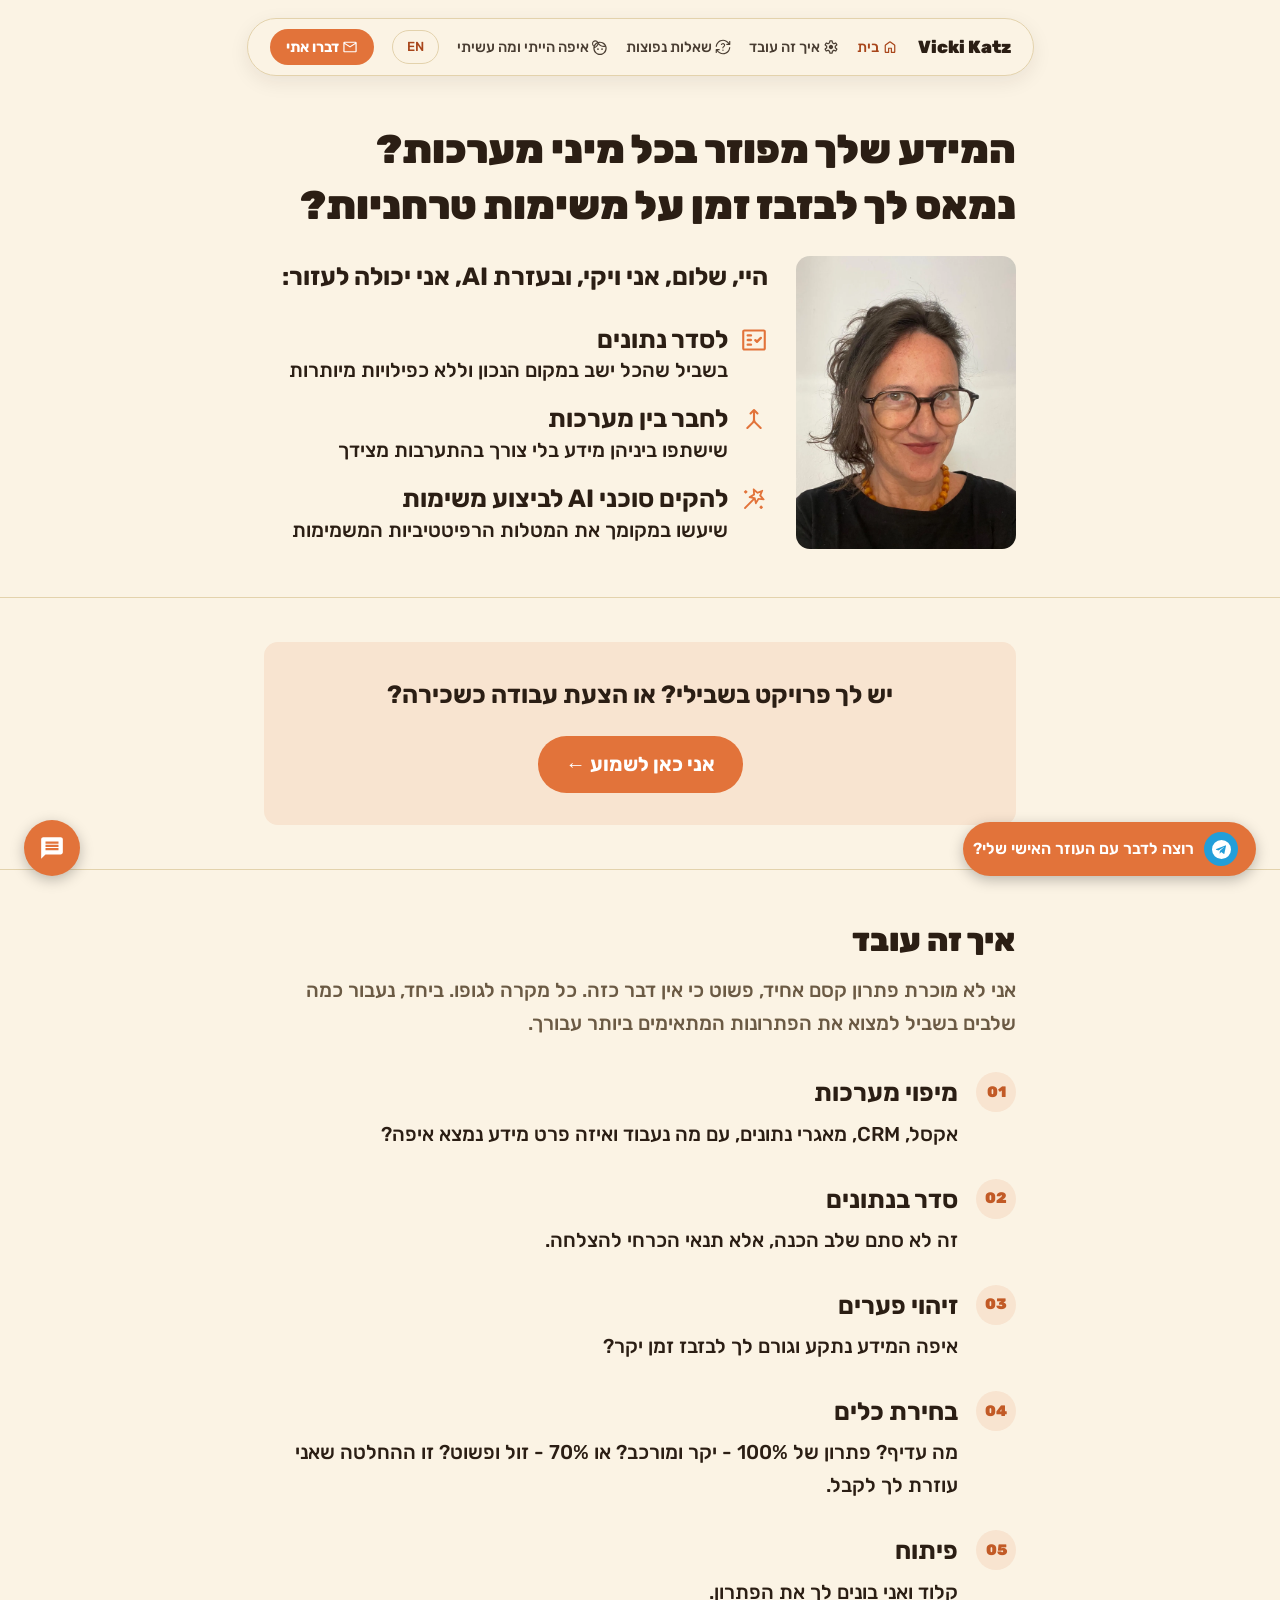
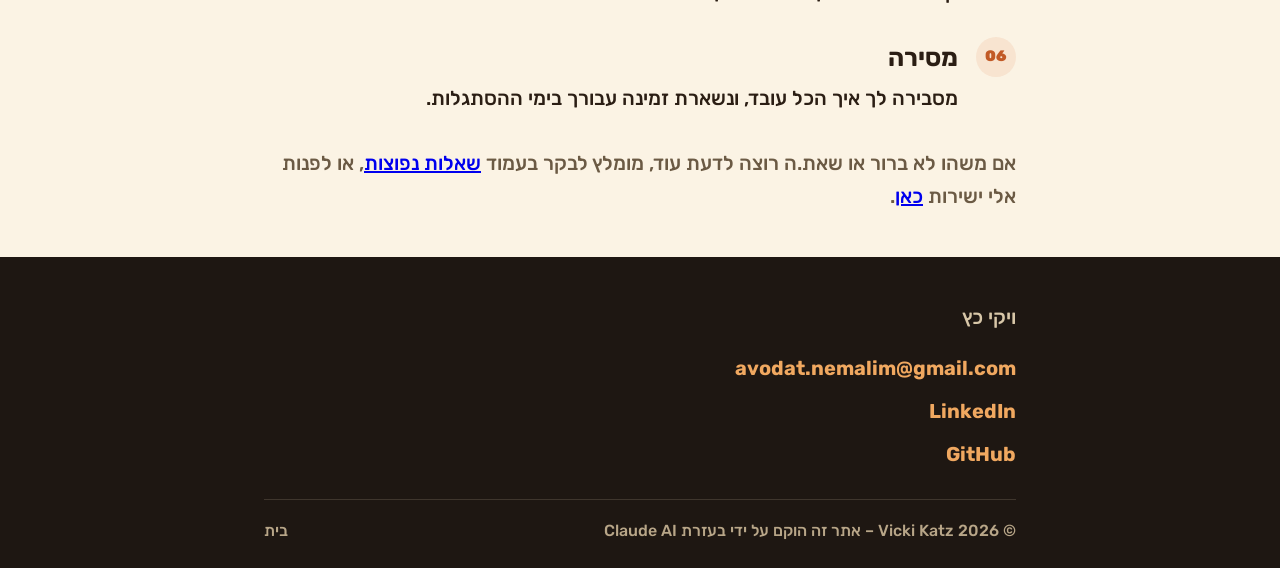
==== commit be4d6a96: "Add web-chat widget to the site Floating chat bubble + panel (site/js/webchat-widget.js, css/style.c" ====
--- a/index.html
+++ b/index.html
@@ -15,8 +15,11 @@
   <meta property="og:url" content="https://vickatz.com/">
   <meta property="og:title" content="Vicki Katz — מסדרת את הבלגן בין המערכות שלך">
   <meta property="og:description" content="ויקי כץ עוזרת לעסקים קטנים ולעצמאים לסדר מידע מפוזר בין מערכות, ולבנות סוכני AI לביצוע משימות ספציפיות.">
-  <meta property="og:image" content="https://vickatz.com/pics/new.jpeg">
+  <meta property="og:image" content="https://vickatz.com/pics/og-image.jpg">
+  <meta property="og:image:width" content="1200">
+  <meta property="og:image:height" content="630">
   <meta name="twitter:card" content="summary_large_image">
+  <meta name="twitter:image" content="https://vickatz.com/pics/og-image.jpg">
   <link rel="preconnect" href="https://fonts.googleapis.com">
   <link rel="preconnect" href="https://fonts.gstatic.com" crossorigin>
   <link href="https://fonts.googleapis.com/css2?family=Rubik:wght@400;500;700;900&display=swap" rel="stylesheet">
@@ -184,5 +187,6 @@
   </a>
 
   <script src="js/scrollspy.js" defer></script>
+  <script src="js/webchat-widget.js" defer></script>
 </body>
 </html>
--- a/css/style.css
+++ b/css/style.css
@@ -706,4 +706,188 @@
 
 .site-footer .footer-bottom a:hover {
   color: #F0A860;
+}
+
+/* ---------- Web-chat widget ---------- */
+/* מיקום מכוון: bottom-left, מול הבאנר של טלגרם (bottom-right) - שלב
+   ביניים לפני עדכון היררכיית הערוצים (ראו הערה ב-webchat-widget.js). */
+.webchat-launcher {
+  position: fixed;
+  bottom: 24px;
+  left: 24px;
+  z-index: 999;
+  width: 56px;
+  height: 56px;
+  border-radius: 50%;
+  border: none;
+  background: var(--accent);
+  color: #fff;
+  display: flex;
+  align-items: center;
+  justify-content: center;
+  cursor: pointer;
+  box-shadow: 0 4px 14px rgba(0, 0, 0, 0.25);
+  transition: transform 0.15s ease, box-shadow 0.15s ease, background 0.15s ease;
+}
+
+.webchat-launcher:hover,
+.webchat-launcher:focus-visible {
+  background: var(--accent-dark);
+  transform: scale(1.05);
+  box-shadow: 0 6px 18px rgba(0, 0, 0, 0.3);
+}
+
+.webchat-launcher-icon {
+  width: 26px;
+  height: 26px;
+  display: block;
+}
+
+.webchat-panel {
+  position: fixed;
+  bottom: 92px;
+  left: 24px;
+  z-index: 999;
+  width: 340px;
+  max-width: calc(100vw - 32px);
+  height: 460px;
+  max-height: calc(100vh - 140px);
+  display: flex;
+  flex-direction: column;
+  background: var(--bg);
+  border: 1px solid var(--border);
+  border-radius: var(--radius);
+  box-shadow: 0 10px 34px rgba(43, 30, 20, 0.28);
+  overflow: hidden;
+  opacity: 0;
+  transform: translateY(12px);
+  pointer-events: none;
+  transition: opacity 0.15s ease, transform 0.15s ease;
+}
+
+.webchat-panel.webchat-panel-open {
+  opacity: 1;
+  transform: translateY(0);
+  pointer-events: auto;
+}
+
+.webchat-header {
+  flex: 0 0 auto;
+  display: flex;
+  align-items: center;
+  justify-content: space-between;
+  padding: 14px 18px;
+  background: var(--dark-bg);
+  color: var(--dark-text);
+  font-weight: 700;
+  font-size: var(--fs-small);
+}
+
+.webchat-close {
+  background: transparent;
+  border: none;
+  color: inherit;
+  font-size: 1rem;
+  line-height: 1;
+  cursor: pointer;
+  padding: 4px;
+  opacity: 0.8;
+}
+
+.webchat-close:hover { opacity: 1; }
+
+.webchat-messages {
+  flex: 1 1 auto;
+  overflow-y: auto;
+  padding: 16px;
+  display: flex;
+  flex-direction: column;
+  gap: 10px;
+}
+
+.webchat-msg {
+  max-width: 82%;
+  padding: 9px 13px;
+  border-radius: 14px;
+  font-size: var(--fs-small);
+  line-height: 1.5;
+  overflow-wrap: break-word;
+}
+
+.webchat-msg-bot {
+  align-self: flex-start;
+  background: var(--surface);
+  color: var(--text);
+  border: 1px solid var(--border);
+}
+
+.webchat-msg-user {
+  align-self: flex-end;
+  background: var(--accent);
+  color: #fff;
+}
+
+.webchat-typing {
+  opacity: 0.75;
+  font-style: italic;
+}
+
+.webchat-form {
+  flex: 0 0 auto;
+  display: flex;
+  gap: 8px;
+  padding: 12px;
+  border-top: 1px solid var(--border);
+  background: var(--bg);
+}
+
+.webchat-input {
+  flex: 1 1 auto;
+  min-width: 0;
+  border: 1px solid var(--border);
+  border-radius: 999px;
+  padding: 9px 14px;
+  font-family: var(--font);
+  font-size: var(--fs-small);
+  background: #fff;
+  color: var(--text);
+}
+
+.webchat-input:focus-visible {
+  outline: 2px solid var(--accent);
+  outline-offset: 1px;
+}
+
+.webchat-send {
+  flex: 0 0 auto;
+  background: var(--accent);
+  color: #fff;
+  border: none;
+  border-radius: 999px;
+  padding: 9px 18px;
+  font-weight: 700;
+  font-size: var(--fs-small);
+  font-family: var(--font);
+  cursor: pointer;
+  transition: background 0.15s ease;
+}
+
+.webchat-send:hover { background: var(--accent-dark); }
+
+.webchat-send:disabled {
+  opacity: 0.6;
+  cursor: default;
+}
+
+@media (max-width: 600px) {
+  .webchat-launcher {
+    bottom: 16px;
+    left: 16px;
+  }
+
+  .webchat-panel {
+    bottom: 84px;
+    left: 16px;
+    width: calc(100vw - 32px);
+  }
 }
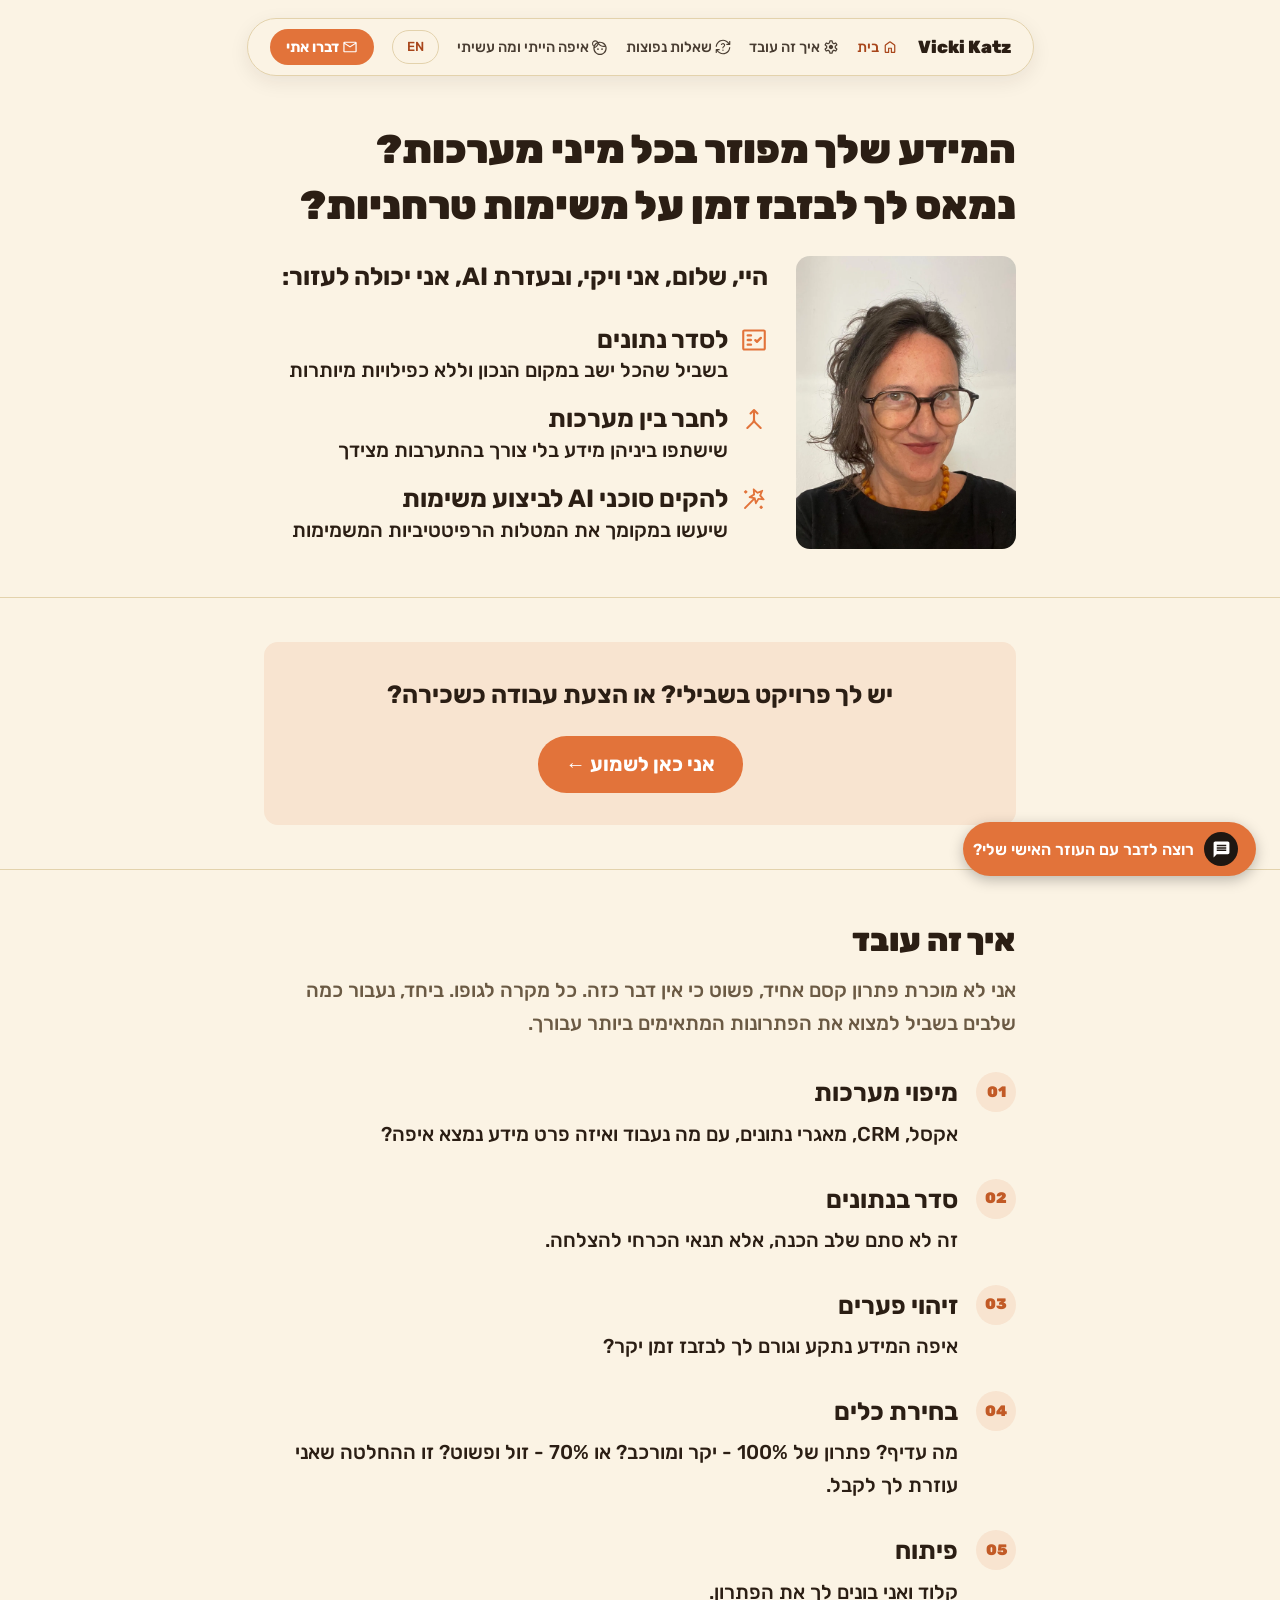
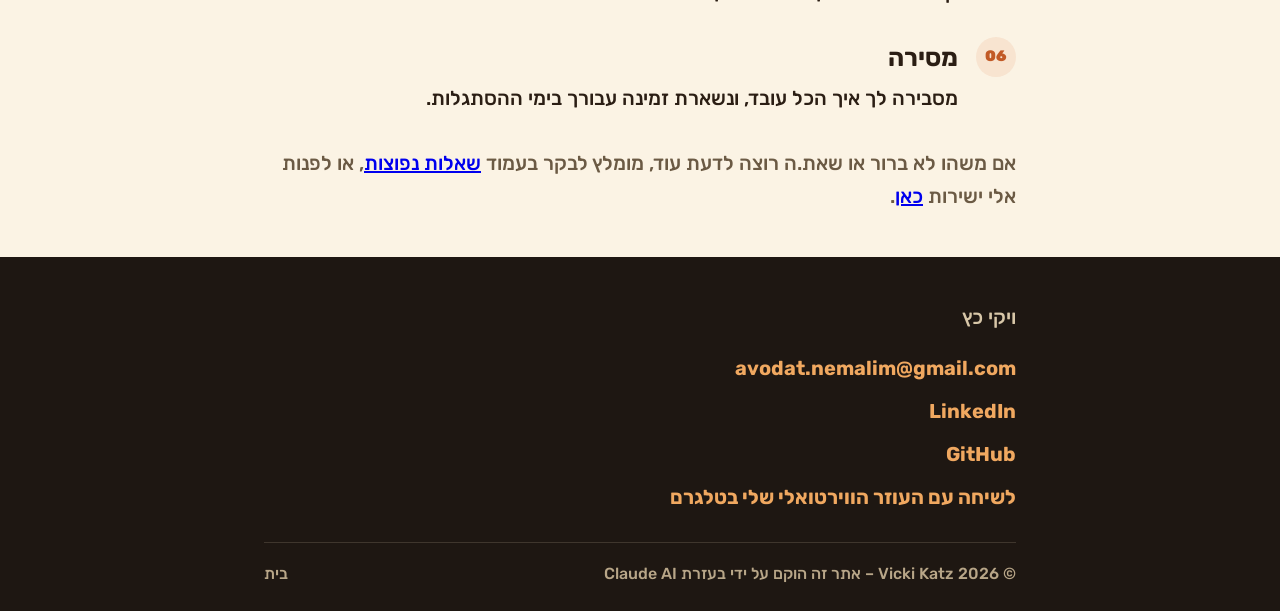
==== commit 2aca22d4: "Fix web-chat message alignment, swap CTA hierarchy with Telegram Message bubbles were flipped in RTL" ====
--- a/index.html
+++ b/index.html
@@ -171,6 +171,7 @@
         <li><a href="mailto:avodat.nemalim@gmail.com">avodat.nemalim@gmail.com</a></li>
         <li><a href="https://www.linkedin.com/in/vickatz-avodat-nemalim/" target="_blank" rel="noopener">LinkedIn</a></li>
         <li><a href="https://github.com/Barbalisious" target="_blank" rel="noopener">GitHub</a></li>
+        <li><a href="https://t.me/Robot_dinero_bot" target="_blank" rel="noopener">לשיחה עם העוזר הווירטואלי שלי בטלגרם</a></li>
       </ul>
       <div class="footer-bottom">
         <span>© 2026 Vicki Katz – אתר זה הוקם על ידי בעזרת Claude AI</span>
@@ -179,12 +180,12 @@
     </div>
   </footer>
 
-  <a class="telegram-banner" href="https://t.me/Robot_dinero_bot" target="_blank" rel="noopener">
-    <span class="telegram-banner-icon">
-      <svg viewBox="0 0 240 240" aria-hidden="true"><path d="M120 0a120 120 0 1 0 0 240 120 120 0 0 0 0-240zm55.6 79.9-19 89.6c-1.4 6.4-5.2 8-10.6 5l-29.3-21.6-14.1 13.6c-1.6 1.6-2.9 2.9-6 2.9l2.1-30.2 55-49.7c2.4-2.1-.5-3.3-3.7-1.2l-68 42.8-29.3-9.1c-6.4-2-6.5-6.4 1.3-9.5l114.6-44.2c5.3-2 9.9 1.3 8.2 9.6z"/></svg>
+  <button type="button" id="webchat-cta-banner" class="chat-cta-banner">
+    <span class="chat-cta-icon">
+      <svg viewBox="0 -960 960 960" fill="currentColor" aria-hidden="true"><path d="M240-400h480v-80H240v80Zm0-120h480v-80H240v80Zm0-120h480v-80H240v80ZM80-80v-720q0-33 23.5-56.5T160-880h640q33 0 56.5 23.5T880-800v480q0 33-23.5 56.5T800-240H240L80-80Z"/></svg>
     </span>
     <span>רוצה לדבר עם העוזר האישי שלי?</span>
-  </a>
+  </button>
 
   <script src="js/scrollspy.js" defer></script>
   <script src="js/webchat-widget.js" defer></script>
--- a/css/style.css
+++ b/css/style.css
@@ -648,8 +648,11 @@
   text-decoration: none;
 }
 
-/* ---------- Telegram bot banner ---------- */
-.telegram-banner {
+/* ---------- Chat CTA banner (bottom-right) ---------- */
+/* עד 19.8.2026 זה היה קישור ישיר לטלגרם (.telegram-banner) - עכשיו זה
+   הכפתור שפותח את שיחת ה-web-chat בעמוד עצמו (ראו webchat-widget.js).
+   הניסוח נשאר זהה במכוון; טלגרם עצמו זז לאזכור משני בפוטר. */
+.chat-cta-banner {
   position: fixed;
   bottom: 24px;
   right: 24px;
@@ -659,6 +662,7 @@
   gap: 10px;
   max-width: calc(100vw - 32px);
   padding: 10px 18px 10px 10px;
+  border: none;
   border-radius: 999px;
   background: var(--accent);
   color: #fff;
@@ -666,18 +670,19 @@
   font-weight: 600;
   font-size: 16px;
   text-decoration: none;
+  cursor: pointer;
   box-shadow: 0 4px 14px rgba(0, 0, 0, 0.25);
   transition: transform 0.15s ease, box-shadow 0.15s ease, background 0.15s ease;
 }
 
-.telegram-banner:hover,
-.telegram-banner:focus-visible {
+.chat-cta-banner:hover,
+.chat-cta-banner:focus-visible {
   background: var(--accent-dark);
   transform: scale(1.03);
   box-shadow: 0 6px 18px rgba(0, 0, 0, 0.3);
 }
 
-.telegram-banner-icon {
+.chat-cta-icon {
   display: flex;
   align-items: center;
   justify-content: center;
@@ -685,17 +690,17 @@
   width: 34px;
   height: 34px;
   border-radius: 50%;
-  background: #229ED9;
-}
-
-.telegram-banner-icon svg {
+  background: var(--dark-bg);
+}
+
+.chat-cta-icon svg {
   width: 19px;
   height: 19px;
   fill: #fff;
 }
 
 @media (max-width: 600px) {
-  .telegram-banner {
+  .chat-cta-banner {
     bottom: 16px;
     right: 16px;
     left: 16px;
@@ -708,45 +713,12 @@
   color: #F0A860;
 }
 
-/* ---------- Web-chat widget ---------- */
-/* מיקום מכוון: bottom-left, מול הבאנר של טלגרם (bottom-right) - שלב
-   ביניים לפני עדכון היררכיית הערוצים (ראו הערה ב-webchat-widget.js). */
-.webchat-launcher {
-  position: fixed;
-  bottom: 24px;
-  left: 24px;
-  z-index: 999;
-  width: 56px;
-  height: 56px;
-  border-radius: 50%;
-  border: none;
-  background: var(--accent);
-  color: #fff;
-  display: flex;
-  align-items: center;
-  justify-content: center;
-  cursor: pointer;
-  box-shadow: 0 4px 14px rgba(0, 0, 0, 0.25);
-  transition: transform 0.15s ease, box-shadow 0.15s ease, background 0.15s ease;
-}
-
-.webchat-launcher:hover,
-.webchat-launcher:focus-visible {
-  background: var(--accent-dark);
-  transform: scale(1.05);
-  box-shadow: 0 6px 18px rgba(0, 0, 0, 0.3);
-}
-
-.webchat-launcher-icon {
-  width: 26px;
-  height: 26px;
-  display: block;
-}
-
+/* ---------- Web-chat widget (panel) ---------- */
+/* נפתח ליד ה-CTA שמפעיל אותו (.chat-cta-banner, bottom-right). */
 .webchat-panel {
   position: fixed;
   bottom: 92px;
-  left: 24px;
+  right: 24px;
   z-index: 999;
   width: 340px;
   max-width: calc(100vw - 32px);
@@ -806,6 +778,12 @@
 }
 
 .webchat-msg {
+  /* align-self קבוע ל-flex-start (לא stretch) כדי שההודעה תתכווץ לתוכן
+     שלה - המיקום האמיתי (ימין/שמאל) נקבע למטה ע"י margin-left/margin-right
+     פיזיים, לא ע"י flex-start/flex-end שהם "לוגיים" והופכים כיוון לפי
+     dir="rtl"/"ltr" של העמוד. רוצים תמיד: פונה מימין, בוט משמאל - בשתי
+     השפות, בלי היפוך. */
+  align-self: flex-start;
   max-width: 82%;
   padding: 9px 13px;
   border-radius: 14px;
@@ -815,14 +793,18 @@
 }
 
 .webchat-msg-bot {
-  align-self: flex-start;
+  margin-inline: 0;
+  margin-right: auto;
+  margin-left: 0;
   background: var(--surface);
   color: var(--text);
   border: 1px solid var(--border);
 }
 
 .webchat-msg-user {
-  align-self: flex-end;
+  margin-inline: 0;
+  margin-left: auto;
+  margin-right: 0;
   background: var(--accent);
   color: #fff;
 }
@@ -880,14 +862,9 @@
 }
 
 @media (max-width: 600px) {
-  .webchat-launcher {
-    bottom: 16px;
-    left: 16px;
-  }
-
   .webchat-panel {
     bottom: 84px;
-    left: 16px;
+    right: 16px;
     width: calc(100vw - 32px);
   }
 }
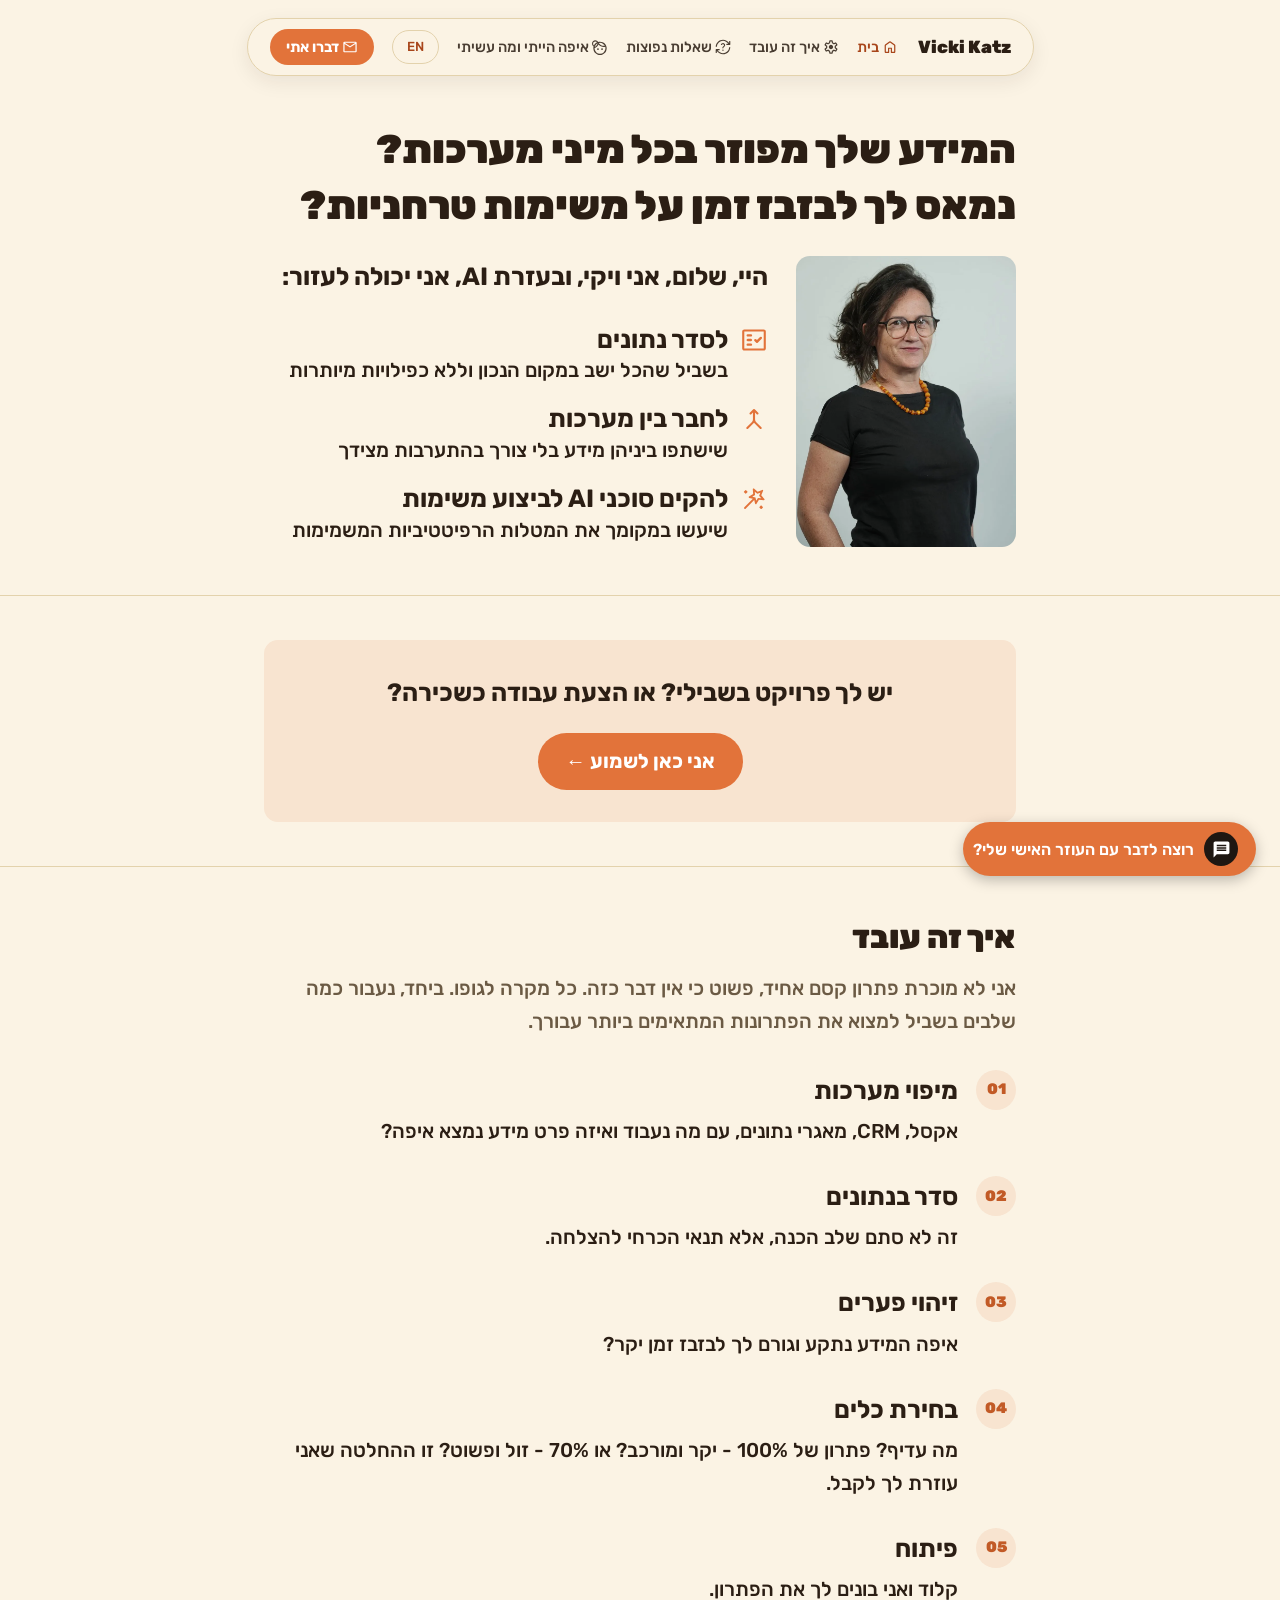
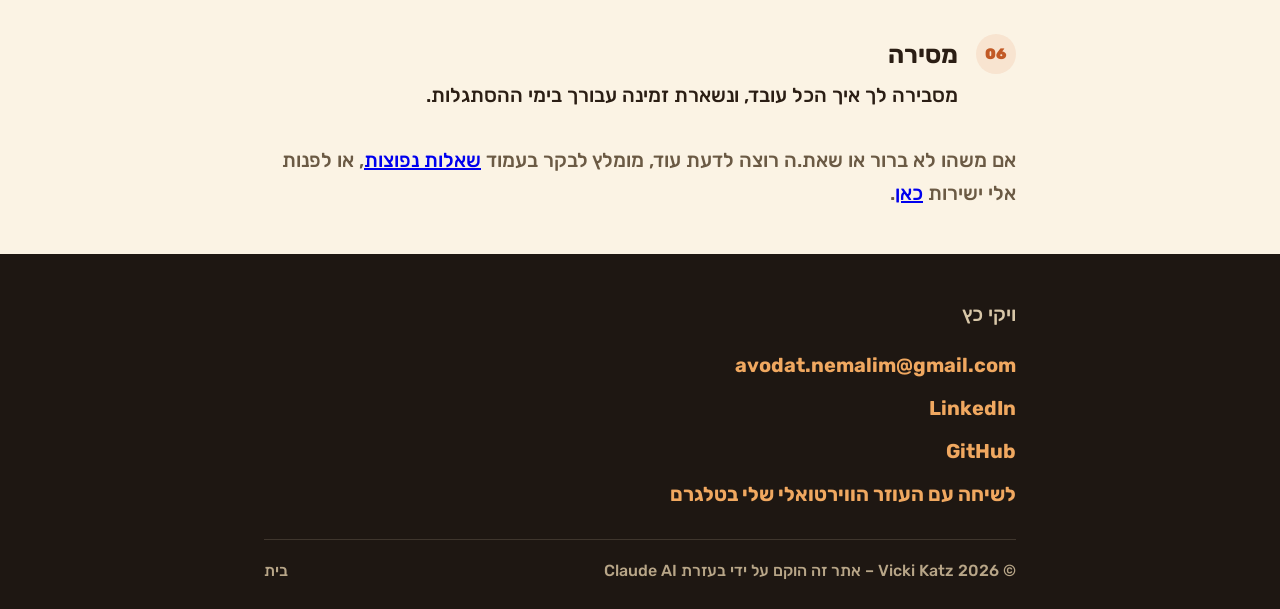
==== commit 55221e72: "Replace hero photo with tighter crop" ====
--- a/index.html
+++ b/index.html
@@ -2,7 +2,7 @@
 <html lang="he" dir="rtl">
 <head>
   <meta charset="UTF-8">
-  <meta name="viewport" content="width=device-width, initial-scale=1.0">
+  <meta name="viewport" content="width=device-width, initial-scale=1.0, interactive-widget=resizes-content">
   <title>Vicki Katz — מסדרת את הבלגן בין המערכות שלך</title>
   <meta name="description" content="ויקי כץ עוזרת לעסקים קטנים ולעצמאים לסדר מידע מפוזר בין מערכות, ולבנות סוכני AI לביצוע משימות ספציפיות.">
   <link rel="canonical" href="https://vickatz.com/">
@@ -23,7 +23,7 @@
   <link rel="preconnect" href="https://fonts.googleapis.com">
   <link rel="preconnect" href="https://fonts.gstatic.com" crossorigin>
   <link href="https://fonts.googleapis.com/css2?family=Rubik:wght@400;500;700;900&display=swap" rel="stylesheet">
-  <link rel="stylesheet" href="css/style.css?v=18">
+  <link rel="stylesheet" href="css/style.css?v=19">
   <link rel="icon" type="image/svg+xml" href="favicon.svg">
   <script type="application/ld+json">
   {
@@ -70,7 +70,7 @@
           <div class="hero-portrait">
             <picture>
               <source srcset="pics/new.webp" type="image/webp">
-              <img src="pics/new.jpeg" alt="ויקי כץ" width="1200" height="1599">
+              <img src="pics/new.jpeg" alt="ויקי כץ" width="900" height="1125">
             </picture>
           </div>
           <div class="hero-text">
@@ -188,6 +188,6 @@
   </button>
 
   <script src="js/scrollspy.js" defer></script>
-  <script src="js/webchat-widget.js" defer></script>
+  <script src="js/webchat-widget.js?v=19" defer></script>
 </body>
 </html>
--- a/css/style.css
+++ b/css/style.css
@@ -862,9 +862,24 @@
 }
 
 @media (max-width: 600px) {
+  /* בנייד הפאנל הופך למודל מסך-מלא, ולא קופסה צפה עם bottom/height קבועים.
+     הסיבה: 100vh בדפדפני מובייל מחושב לפי ה-layout viewport, שלא מצטמצם
+     כשהמקלדת נפתחת - אז max-height ישן (calc(100vh - 140px)) נשאר "גבוה"
+     מדי ביחס למה שבאמת נראה מעל המקלדת, וההאדר + ההודעה הראשונה נדחקים
+     מעל לשטח הנראה. עם inset:0 + height מבוסס --webchat-vh (מחושב ב-JS
+     דרך visualViewport, ראו webchat-widget.js) הפאנל תמיד ממלא בדיוק את
+     השטח הנראה בפועל, מקלדת פתוחה או לא. */
   .webchat-panel {
-    bottom: 84px;
-    right: 16px;
-    width: calc(100vw - 32px);
+    top: 0;
+    right: 0;
+    left: 0;
+    bottom: 0;
+    width: 100%;
+    max-width: none;
+    height: 100vh; /* fallback לדפדפנים ישנים */
+    height: 100dvh; /* דורס אם dvh נתמך */
+    height: var(--webchat-vh, 100dvh); /* דורס אם JS חישב ערך מדויק */
+    max-height: none;
+    border-radius: 0;
   }
 }
